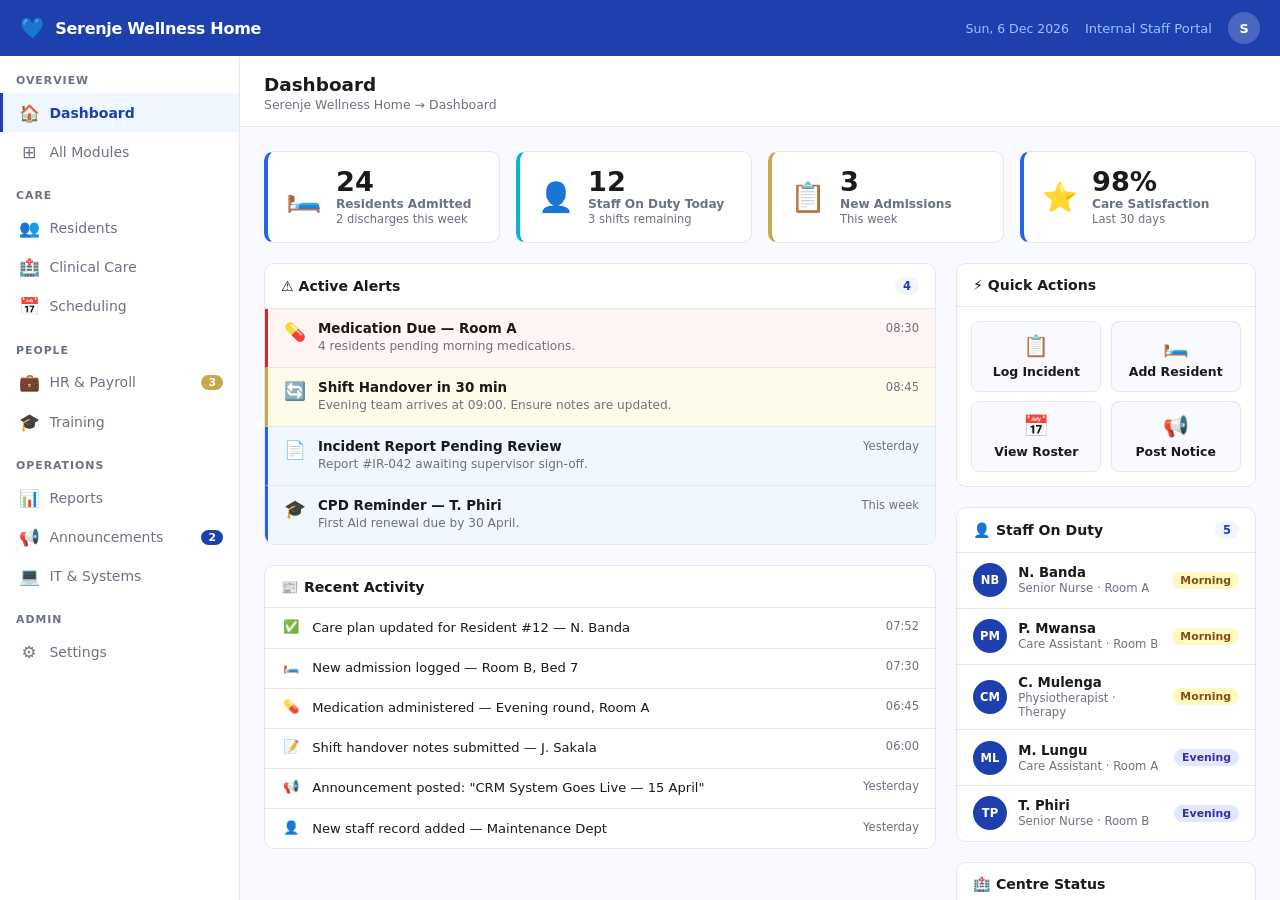
==== index.html @ 4a9ddb8b "Initial commit — Serenje Wellness Home staff portal shell - Modular architecture with hash-based rou" ====
<!DOCTYPE html>
<html lang="en">
<head>
  <meta charset="UTF-8" />
  <meta name="viewport" content="width=device-width, initial-scale=1.0" />
  <title>Serenje Wellness Home — Staff Portal</title>
  <link rel="stylesheet" href="css/main.css" />
</head>
<body>

  <!-- ── TOP BAR ── -->
  <div class="topbar">
    <div class="topbar-brand">
      <span class="leaf">💙</span>
      Serenje Wellness Home
    </div>
    <div class="topbar-right">
      <span class="today" id="today-label"></span>
      <span>Internal Staff Portal</span>
      <div class="avatar-btn">S</div>
    </div>
  </div>

  <!-- ── APP BODY ── -->
  <div class="app-body">

    <!-- ── SIDEBAR ── -->
    <nav class="sidebar" id="sidebar">
      <!-- Populated by app.js -->
    </nav>

    <!-- ── MAIN ── -->
    <div class="main">
      <div class="main-header">
        <div>
          <h1 id="page-title">All Modules</h1>
          <div class="breadcrumb" id="breadcrumb">Serenje Wellness Home → Overview</div>
        </div>
      </div>
      <div class="main-content" id="main-content">
        <!-- Populated by router -->
      </div>
    </div>

  </div>

  <script type="module" src="js/app.js"></script>
</body>
</html>
---- css/main.css ----
/* ── TOKENS ── */
:root {
  --green:       #1e40af;
  --green-mid:   #2563eb;
  --green-lite:  #93c5fd;
  --green-bg:    #eff6ff;
  --cream:       #f8faff;
  --gold:        #c9a84c;
  --red:         #dc2626;
  --blue:        #2563eb;
  --text:        #1a1a1a;
  --muted:       #6b7280;
  --border:      #e5e7eb;
  --white:       #ffffff;
  --sidebar-w:   240px;
  --topbar-h:    56px;
  --radius:      10px;
}

/* ── RESET ── */
*, *::before, *::after { box-sizing: border-box; margin: 0; padding: 0; }
body { font-family: 'Segoe UI', system-ui, sans-serif; background: var(--cream); color: var(--text); height: 100vh; overflow: hidden; display: flex; flex-direction: column; }
a { text-decoration: none; color: inherit; }
button { cursor: pointer; border: none; background: none; font: inherit; }

/* ── TOPBAR ── */
.topbar {
  height: var(--topbar-h);
  background: var(--green);
  color: var(--white);
  display: flex;
  align-items: center;
  justify-content: space-between;
  padding: 0 1.25rem;
  flex-shrink: 0;
  z-index: 100;
}
.topbar-brand { display: flex; align-items: center; gap: 0.6rem; font-weight: 700; font-size: 1rem; letter-spacing: -0.3px; }
.topbar-brand .leaf { font-size: 1.3rem; }
.topbar-right { display: flex; align-items: center; gap: 1rem; font-size: 0.82rem; color: var(--green-lite); }
.topbar-right .today { font-size: 0.78rem; }
.avatar-btn {
  width: 32px; height: 32px;
  border-radius: 50%;
  background: rgba(255,255,255,0.2);
  color: #fff;
  font-weight: 700;
  font-size: 0.8rem;
  display: flex; align-items: center; justify-content: center;
}

/* ── BODY LAYOUT ── */
.app-body { display: flex; flex: 1; overflow: hidden; }

/* ── SIDEBAR ── */
.sidebar {
  width: var(--sidebar-w);
  background: var(--white);
  border-right: 1px solid var(--border);
  display: flex;
  flex-direction: column;
  overflow-y: auto;
  flex-shrink: 0;
}
.sidebar-section-label {
  font-size: 0.68rem;
  font-weight: 700;
  text-transform: uppercase;
  letter-spacing: 1px;
  color: var(--muted);
  padding: 1.1rem 1rem 0.4rem;
}
.nav-item {
  display: flex;
  align-items: center;
  gap: 0.65rem;
  padding: 0.6rem 1rem;
  font-size: 0.875rem;
  font-weight: 500;
  color: var(--muted);
  border-radius: 0;
  transition: all .15s;
  cursor: pointer;
  border-left: 3px solid transparent;
  user-select: none;
}
.nav-item .nav-icon { font-size: 1.05rem; width: 20px; text-align: center; }
.nav-item:hover  { background: var(--green-bg); color: var(--green); }
.nav-item.active { background: var(--green-bg); color: var(--green); border-left-color: var(--green); font-weight: 600; }
.nav-item .badge {
  margin-left: auto;
  background: var(--green);
  color: #fff;
  border-radius: 20px;
  font-size: 0.68rem;
  font-weight: 700;
  padding: 1px 7px;
  min-width: 20px;
  text-align: center;
}
.nav-item .badge.gold { background: var(--gold); }
.sidebar-footer {
  margin-top: auto;
  padding: 1rem;
  border-top: 1px solid var(--border);
  font-size: 0.75rem;
  color: var(--muted);
  text-align: center;
  line-height: 1.6;
}

/* ── MAIN CONTENT ── */
.main { flex: 1; display: flex; flex-direction: column; overflow: hidden; }
.main-header {
  padding: 1.1rem 1.5rem 0.9rem;
  border-bottom: 1px solid var(--border);
  background: var(--white);
  display: flex;
  align-items: center;
  justify-content: space-between;
  flex-shrink: 0;
}
.main-header h1 { font-size: 1.15rem; font-weight: 700; }
.main-header .breadcrumb { font-size: 0.78rem; color: var(--muted); margin-top: 2px; }
.main-content { flex: 1; overflow-y: auto; padding: 1.5rem; }

/* ── MODULE GRID (home view) ── */
.module-grid {
  display: grid;
  grid-template-columns: repeat(auto-fill, minmax(220px, 1fr));
  gap: 1rem;
}
.module-card {
  background: var(--white);
  border: 1px solid var(--border);
  border-radius: var(--radius);
  padding: 1.25rem;
  cursor: pointer;
  transition: all .18s;
  display: flex;
  flex-direction: column;
  gap: 0.5rem;
  position: relative;
  overflow: hidden;
}
.module-card::before {
  content: '';
  position: absolute;
  top: 0; left: 0; right: 0;
  height: 3px;
  background: var(--green-mid);
  opacity: 0;
  transition: opacity .18s;
}
.module-card:hover { box-shadow: 0 4px 16px rgba(0,0,0,0.08); transform: translateY(-2px); border-color: var(--green-lite); }
.module-card:hover::before { opacity: 1; }
.module-card .mc-icon { font-size: 1.8rem; }
.module-card .mc-name { font-size: 0.95rem; font-weight: 700; color: var(--text); }
.module-card .mc-desc { font-size: 0.78rem; color: var(--muted); line-height: 1.4; }
.module-card .mc-status {
  margin-top: auto;
  display: inline-flex;
  align-items: center;
  gap: 4px;
  font-size: 0.72rem;
  font-weight: 600;
  padding: 2px 8px;
  border-radius: 20px;
  width: fit-content;
}
.status-live    { background: #dcfce7; color: #15803d; }
.status-build   { background: #fef9c3; color: #854d0e; }
.status-planned { background: #f3f4f6; color: #6b7280; }

/* ── MODULE PLACEHOLDER VIEW ── */
.module-placeholder {
  display: flex;
  flex-direction: column;
  align-items: center;
  justify-content: center;
  height: 100%;
  min-height: 340px;
  text-align: center;
  gap: 0.75rem;
  color: var(--muted);
}
.module-placeholder .ph-icon { font-size: 3.5rem; opacity: 0.4; }
.module-placeholder h2 { font-size: 1.2rem; color: var(--text); font-weight: 700; }
.module-placeholder p  { font-size: 0.88rem; max-width: 320px; line-height: 1.6; }
.module-placeholder .ph-pill {
  background: var(--green-bg);
  color: var(--green);
  border-radius: 20px;
  padding: 4px 14px;
  font-size: 0.78rem;
  font-weight: 600;
  margin-top: 0.25rem;
}

/* ══════════════════════════════════════════
   DASHBOARD MODULE
   ══════════════════════════════════════════ */

/* Stats row */
.db-stats-row {
  display: grid;
  grid-template-columns: repeat(4, 1fr);
  gap: 1rem;
  margin-bottom: 1.25rem;
}
@media (max-width: 900px) { .db-stats-row { grid-template-columns: repeat(2,1fr); } }

.db-stat-card {
  background: var(--white);
  border: 1px solid var(--border);
  border-radius: var(--radius);
  padding: 1rem 1.1rem;
  display: flex;
  align-items: center;
  gap: 0.9rem;
  border-left: 4px solid var(--border);
}
.db-stat-green { border-left-color: var(--blue); }
.db-stat-blue  { border-left-color: #06b6d4; }
.db-stat-gold  { border-left-color: var(--gold); }

.db-stat-icon  { font-size: 1.8rem; flex-shrink: 0; }
.db-stat-value { font-size: 1.7rem; font-weight: 800; color: var(--text); line-height: 1; }
.db-stat-label { font-size: 0.76rem; font-weight: 600; color: var(--muted); margin-top: 2px; }
.db-stat-sub   { font-size: 0.72rem; color: var(--muted); margin-top: 1px; }

/* Main 2-col grid */
.db-grid {
  display: grid;
  grid-template-columns: 1fr 300px;
  gap: 1.25rem;
  align-items: start;
}
@media (max-width: 900px) { .db-grid { grid-template-columns: 1fr; } }

.db-col-left,
.db-col-right { display: flex; flex-direction: column; gap: 1.25rem; }

/* Card */
.db-card {
  background: var(--white);
  border: 1px solid var(--border);
  border-radius: var(--radius);
  overflow: hidden;
}
.db-card-header {
  display: flex;
  align-items: center;
  justify-content: space-between;
  padding: 0.8rem 1rem;
  border-bottom: 1px solid var(--border);
}
.db-card-title { font-size: 0.88rem; font-weight: 700; }
.db-card-count {
  background: var(--green-bg);
  color: var(--green);
  border-radius: 20px;
  font-size: 0.72rem;
  font-weight: 700;
  padding: 2px 8px;
}

/* Alerts */
.db-alerts { display: flex; flex-direction: column; }
.db-alert {
  display: flex;
  align-items: flex-start;
  gap: 0.75rem;
  padding: 0.75rem 1rem;
  border-bottom: 1px solid var(--border);
  border-left: 3px solid transparent;
}
.db-alert:last-child { border-bottom: none; }
.db-alert-urgent { border-left-color: var(--red);   background: #fff5f5; }
.db-alert-warn   { border-left-color: var(--gold);  background: #fffbeb; }
.db-alert-info   { border-left-color: var(--blue);  background: #f0f7ff; }
.db-alert-icon   { font-size: 1.1rem; flex-shrink: 0; margin-top: 1px; }
.db-alert-body   { flex: 1; }
.db-alert-title  { font-size: 0.84rem; font-weight: 600; }
.db-alert-detail { font-size: 0.76rem; color: var(--muted); margin-top: 2px; line-height: 1.4; }
.db-alert-time   { font-size: 0.72rem; color: var(--muted); white-space: nowrap; flex-shrink: 0; }

/* Activity feed */
.db-feed { display: flex; flex-direction: column; }
.db-feed-item {
  display: flex;
  align-items: flex-start;
  gap: 0.7rem;
  padding: 0.65rem 1rem;
  border-bottom: 1px solid var(--border);
  font-size: 0.82rem;
}
.db-feed-item:last-child { border-bottom: none; }
.db-feed-icon { flex-shrink: 0; width: 20px; text-align: center; }
.db-feed-text { flex: 1; color: var(--text); line-height: 1.4; }
.db-feed-time { font-size: 0.72rem; color: var(--muted); white-space: nowrap; flex-shrink: 0; }

/* Quick actions */
.db-actions {
  display: grid;
  grid-template-columns: 1fr 1fr;
  gap: 0.6rem;
  padding: 0.9rem;
}
.db-action-btn {
  display: flex;
  flex-direction: column;
  align-items: center;
  gap: 0.35rem;
  padding: 0.75rem 0.5rem;
  background: var(--cream);
  border: 1px solid var(--border);
  border-radius: 8px;
  font-size: 0.78rem;
  font-weight: 600;
  color: var(--text);
  cursor: pointer;
  transition: all .15s;
}
.db-action-btn span:first-child { font-size: 1.3rem; }
.db-action-btn:hover { background: var(--green-bg); border-color: var(--green-lite); color: var(--green); }

/* On duty list */
.db-duty-list { display: flex; flex-direction: column; }
.db-duty-item {
  display: flex;
  align-items: center;
  gap: 0.7rem;
  padding: 0.65rem 1rem;
  border-bottom: 1px solid var(--border);
}
.db-duty-item:last-child { border-bottom: none; }
.db-duty-avatar {
  width: 34px; height: 34px;
  border-radius: 50%;
  background: var(--green);
  color: #fff;
  font-size: 0.72rem;
  font-weight: 700;
  display: flex; align-items: center; justify-content: center;
  flex-shrink: 0;
}
.db-duty-info { flex: 1; }
.db-duty-name { font-size: 0.83rem; font-weight: 600; }
.db-duty-role { font-size: 0.73rem; color: var(--muted); margin-top: 1px; }
.db-shift-pill {
  font-size: 0.68rem; font-weight: 700;
  padding: 2px 8px;
  border-radius: 20px;
  flex-shrink: 0;
}
.db-shift-morning { background: #fef9c3; color: #854d0e; }
.db-shift-evening { background: #e0e7ff; color: #3730a3; }
.db-shift-night   { background: #f3e8ff; color: #6b21a8; }

/* Centre status / progress bars */
.db-status-rows { display: flex; flex-direction: column; gap: 0.75rem; padding: 0.9rem 1rem; }
.db-status-row {
  display: grid;
  grid-template-columns: 110px 1fr 42px;
  align-items: center;
  gap: 0.6rem;
  font-size: 0.78rem;
  color: var(--muted);
}
.db-bar-wrap {
  height: 6px;
  background: var(--border);
  border-radius: 20px;
  overflow: hidden;
}
.db-bar { height: 100%; background: var(--blue); border-radius: 20px; transition: width .4s ease; }
.db-bar-blue { background: var(--blue); }
.db-bar-gold { background: var(--gold); }
.db-bar-label { font-size: 0.72rem; font-weight: 600; color: var(--text); text-align: right; }

/* ── SCROLLBAR ── */
::-webkit-scrollbar { width: 5px; }
::-webkit-scrollbar-track { background: transparent; }
::-webkit-scrollbar-thumb { background: var(--border); border-radius: 4px; }
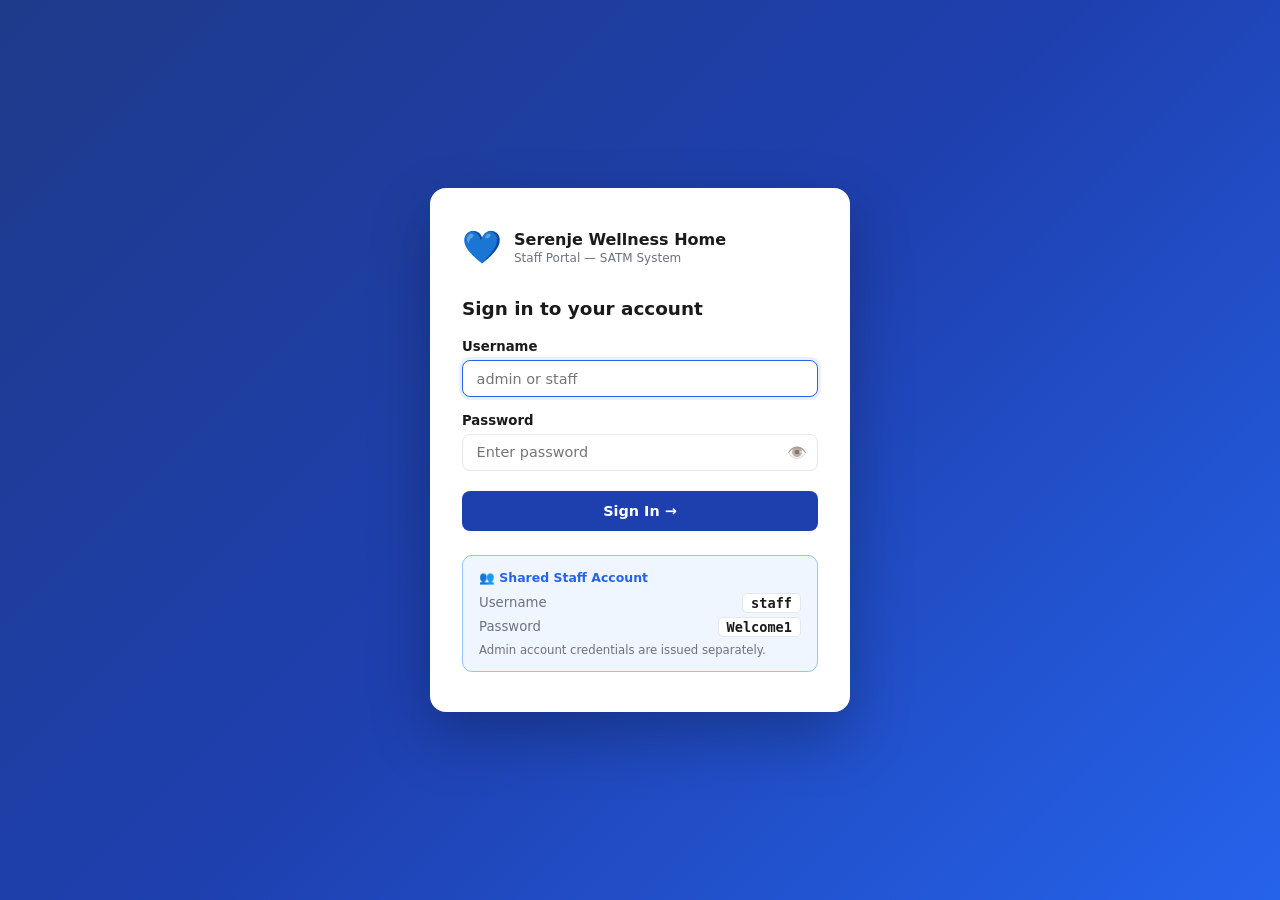
==== commit cc410bb3: "feat(auth): add secure login with admin and staff accounts Pure-JS SHA-256 password hashing (works o" ====
--- a/index.html
+++ b/index.html
@@ -14,10 +14,8 @@
       <span class="leaf">💙</span>
       Serenje Wellness Home
     </div>
-    <div class="topbar-right">
-      <span class="today" id="today-label"></span>
-      <span>Internal Staff Portal</span>
-      <div class="avatar-btn">S</div>
+    <div class="topbar-right" id="topbar-right">
+      <!-- Populated by auth after login -->
     </div>
   </div>
 
--- a/css/main.css
+++ b/css/main.css
@@ -99,6 +99,15 @@
   text-align: center;
 }
 .nav-item .badge.gold { background: var(--gold); }
+.nav-item--planned { opacity: 0.55; }
+.nav-item--planned:hover { opacity: 0.8; }
+.nav-planned-dot {
+  width: 6px; height: 6px;
+  border-radius: 50%;
+  background: var(--muted);
+  margin-left: auto;
+  flex-shrink: 0;
+}
 .sidebar-footer {
   margin-top: auto;
   padding: 1rem;
@@ -123,6 +132,17 @@
 .main-header h1 { font-size: 1.15rem; font-weight: 700; }
 .main-header .breadcrumb { font-size: 0.78rem; color: var(--muted); margin-top: 2px; }
 .main-content { flex: 1; overflow-y: auto; padding: 1.5rem; }
+
+/* Module grid section label */
+.mg-section-label {
+  font-size: 0.68rem;
+  font-weight: 700;
+  text-transform: uppercase;
+  letter-spacing: 1px;
+  color: var(--muted);
+  margin: 1.25rem 0 0.6rem;
+}
+.mg-section-label:first-child { margin-top: 0; }
 
 /* ── MODULE GRID (home view) ── */
 .module-grid {
@@ -187,6 +207,36 @@
 .module-placeholder .ph-icon { font-size: 3.5rem; opacity: 0.4; }
 .module-placeholder h2 { font-size: 1.2rem; color: var(--text); font-weight: 700; }
 .module-placeholder p  { font-size: 0.88rem; max-width: 320px; line-height: 1.6; }
+/* Instrument list inside placeholder */
+.ph-instruments {
+  width: 100%;
+  max-width: 680px;
+  border: 1px solid var(--border);
+  border-radius: 8px;
+  overflow: hidden;
+  background: var(--white);
+  margin: 0.5rem 0;
+  text-align: left;
+}
+.ph-instrument-row {
+  display: grid;
+  grid-template-columns: 100px 1fr 1fr;
+  gap: 0.5rem;
+  padding: 0.55rem 1rem;
+  border-bottom: 1px solid var(--border);
+  font-size: 0.8rem;
+  align-items: center;
+}
+.ph-instrument-row:last-child { border-bottom: none; }
+.ph-instrument-code {
+  font-family: monospace;
+  font-weight: 700;
+  color: var(--blue);
+  font-size: 0.75rem;
+}
+.ph-instrument-name  { font-weight: 500; color: var(--text); }
+.ph-instrument-target { color: var(--muted); font-size: 0.75rem; }
+
 .module-placeholder .ph-pill {
   background: var(--green-bg);
   color: var(--green);
@@ -379,6 +429,1725 @@
 .db-bar-gold { background: var(--gold); }
 .db-bar-label { font-size: 0.72rem; font-weight: 600; color: var(--text); text-align: right; }
 
+/* ══════════════════════════════════════════
+   RESIDENTS MODULE
+   ══════════════════════════════════════════ */
+
+/* Stats row */
+.rs-stats-row {
+  display: grid;
+  grid-template-columns: repeat(4, 1fr);
+  gap: 1rem;
+  margin-bottom: 1.25rem;
+}
+@media (max-width: 800px) { .rs-stats-row { grid-template-columns: repeat(2,1fr); } }
+.rs-stat {
+  background: var(--white);
+  border: 1px solid var(--border);
+  border-radius: var(--radius);
+  padding: 1rem 1.2rem;
+  border-left: 4px solid var(--border);
+}
+.rs-stat--blue  { border-left-color: var(--blue); }
+.rs-stat--grey  { border-left-color: var(--muted); }
+.rs-stat--green { border-left-color: #10b981; }
+.rs-stat-num  { font-size: 1.8rem; font-weight: 800; color: var(--text); line-height: 1; }
+.rs-stat-lbl  { font-size: 0.75rem; color: var(--muted); margin-top: 3px; font-weight: 500; }
+
+/* Toolbar */
+.rs-toolbar {
+  display: flex;
+  align-items: center;
+  gap: 0.75rem;
+  margin-bottom: 1rem;
+  flex-wrap: wrap;
+}
+.rs-search-wrap {
+  flex: 1;
+  min-width: 200px;
+  position: relative;
+}
+.rs-search-icon {
+  position: absolute;
+  left: 0.75rem;
+  top: 50%;
+  transform: translateY(-50%);
+  font-size: 0.85rem;
+}
+.rs-search {
+  width: 100%;
+  padding: 0.55rem 0.75rem 0.55rem 2.2rem;
+  border: 1px solid var(--border);
+  border-radius: 8px;
+  font-size: 0.875rem;
+  background: var(--white);
+  outline: none;
+}
+.rs-search:focus { border-color: var(--blue); box-shadow: 0 0 0 3px rgba(37,99,235,0.1); }
+.rs-filters { display: flex; gap: 0.35rem; }
+.rs-filter-btn {
+  padding: 0.45rem 0.9rem;
+  border-radius: 20px;
+  border: 1px solid var(--border);
+  font-size: 0.8rem;
+  font-weight: 500;
+  color: var(--muted);
+  background: var(--white);
+  cursor: pointer;
+  transition: all .15s;
+}
+.rs-filter-btn.active, .rs-filter-btn:hover {
+  background: var(--green);
+  border-color: var(--green);
+  color: var(--white);
+}
+.rs-add-btn {
+  padding: 0.55rem 1.1rem;
+  background: var(--blue);
+  color: var(--white);
+  border-radius: 8px;
+  font-size: 0.875rem;
+  font-weight: 600;
+  border: none;
+  cursor: pointer;
+  white-space: nowrap;
+  transition: opacity .15s;
+}
+.rs-add-btn:hover { opacity: 0.88; }
+
+/* Table */
+.rs-table-wrap {
+  background: var(--white);
+  border: 1px solid var(--border);
+  border-radius: var(--radius);
+  overflow: auto;
+}
+.rs-table {
+  width: 100%;
+  border-collapse: collapse;
+  font-size: 0.86rem;
+  min-width: 700px;
+}
+.rs-table th {
+  text-align: left;
+  padding: 0.75rem 1rem;
+  font-size: 0.72rem;
+  font-weight: 700;
+  text-transform: uppercase;
+  letter-spacing: 0.5px;
+  color: var(--muted);
+  border-bottom: 1px solid var(--border);
+  white-space: nowrap;
+  background: #fafafa;
+}
+.rs-table td { padding: 0.75rem 1rem; border-bottom: 1px solid var(--border); vertical-align: middle; }
+.rs-table tbody tr:last-child td { border-bottom: none; }
+.rs-table tbody tr:hover { background: var(--green-bg); cursor: pointer; }
+.rs-name-cell { display: flex; align-items: center; gap: 0.65rem; }
+.rs-avatar {
+  width: 36px; height: 36px;
+  border-radius: 50%;
+  background: var(--blue);
+  color: #fff;
+  font-size: 0.75rem;
+  font-weight: 700;
+  display: flex; align-items: center; justify-content: center;
+  flex-shrink: 0;
+}
+.rs-full-name { font-weight: 600; font-size: 0.88rem; }
+.rs-gender    { font-size: 0.72rem; color: var(--muted); }
+.rs-id-cell   { font-family: monospace; font-size: 0.8rem; color: var(--muted); }
+.rs-status-pill {
+  display: inline-block;
+  padding: 2px 10px;
+  border-radius: 20px;
+  font-size: 0.72rem;
+  font-weight: 700;
+}
+.rs-active     { background: #dcfce7; color: #15803d; }
+.rs-discharged { background: #f3f4f6; color: #6b7280; }
+.rs-pill-lg    { padding: 4px 14px; font-size: 0.8rem; margin-top: 0.4rem; display: inline-block; }
+.rs-view-btn {
+  padding: 0.3rem 0.8rem;
+  border-radius: 6px;
+  border: 1px solid var(--border);
+  font-size: 0.78rem;
+  font-weight: 600;
+  color: var(--blue);
+  background: var(--white);
+  cursor: pointer;
+  white-space: nowrap;
+}
+.rs-view-btn:hover { background: var(--green-bg); }
+.rs-empty {
+  padding: 3rem;
+  text-align: center;
+  color: var(--muted);
+  font-size: 0.88rem;
+}
+
+/* Back button */
+.rs-back-btn {
+  display: inline-flex;
+  align-items: center;
+  gap: 0.35rem;
+  font-size: 0.83rem;
+  font-weight: 600;
+  color: var(--blue);
+  padding: 0.4rem 0;
+  margin-bottom: 1.1rem;
+  cursor: pointer;
+  background: none;
+  border: none;
+}
+.rs-back-btn:hover { text-decoration: underline; }
+
+/* Profile layout */
+.rs-profile-grid {
+  display: grid;
+  grid-template-columns: 280px 1fr;
+  gap: 1.25rem;
+  align-items: start;
+}
+@media (max-width: 800px) { .rs-profile-grid { grid-template-columns: 1fr; } }
+.rs-profile-card {
+  background: var(--white);
+  border: 1px solid var(--border);
+  border-radius: var(--radius);
+  padding: 1.5rem;
+  display: flex;
+  flex-direction: column;
+  align-items: center;
+  text-align: center;
+  gap: 0.4rem;
+}
+.rs-profile-avatar {
+  width: 72px; height: 72px;
+  border-radius: 50%;
+  background: var(--blue);
+  color: #fff;
+  font-size: 1.5rem;
+  font-weight: 800;
+  display: flex; align-items: center; justify-content: center;
+  margin-bottom: 0.5rem;
+}
+.rs-profile-name { font-size: 1.1rem; font-weight: 700; }
+.rs-profile-id   { font-size: 0.78rem; color: var(--muted); font-family: monospace; }
+.rs-profile-details {
+  width: 100%;
+  margin-top: 1rem;
+  border-top: 1px solid var(--border);
+  padding-top: 0.75rem;
+}
+.rs-detail-row {
+  display: flex;
+  justify-content: space-between;
+  align-items: flex-start;
+  gap: 0.5rem;
+  padding: 0.42rem 0;
+  border-bottom: 1px solid var(--border);
+  font-size: 0.83rem;
+}
+.rs-detail-row:last-child { border-bottom: none; }
+.rs-detail-row span:first-child { color: var(--muted); font-weight: 500; white-space: nowrap; }
+.rs-detail-row span:last-child  { font-weight: 600; text-align: right; }
+.rs-detail-row a { color: var(--blue); text-decoration: none; }
+.rs-profile-actions {
+  width: 100%;
+  display: flex;
+  gap: 0.5rem;
+  margin-top: 1rem;
+}
+.rs-action-secondary {
+  flex: 1;
+  padding: 0.55rem;
+  border-radius: 8px;
+  border: 1px solid var(--border);
+  font-size: 0.82rem;
+  font-weight: 600;
+  cursor: pointer;
+  background: var(--white);
+  color: var(--text);
+}
+.rs-action-secondary:hover { background: var(--green-bg); }
+.rs-action-discharge {
+  flex: 1;
+  padding: 0.55rem;
+  border-radius: 8px;
+  border: none;
+  font-size: 0.82rem;
+  font-weight: 600;
+  cursor: pointer;
+  background: #fee2e2;
+  color: #dc2626;
+}
+.rs-action-readmit {
+  flex: 1;
+  padding: 0.55rem;
+  border-radius: 8px;
+  border: none;
+  font-size: 0.82rem;
+  font-weight: 600;
+  cursor: pointer;
+  background: #dcfce7;
+  color: #15803d;
+}
+
+/* Profile right panels */
+.rs-profile-right { display: flex; flex-direction: column; gap: 1rem; }
+.rs-panel {
+  background: var(--white);
+  border: 1px solid var(--border);
+  border-radius: var(--radius);
+  overflow: hidden;
+}
+.rs-panel-title {
+  padding: 0.75rem 1rem;
+  font-size: 0.85rem;
+  font-weight: 700;
+  border-bottom: 1px solid var(--border);
+  background: #fafafa;
+}
+.rs-panel-body { padding: 0.5rem 1rem; }
+.rs-notes-box {
+  margin: 0 1rem 1rem;
+  padding: 0.75rem;
+  background: var(--green-bg);
+  border-radius: 8px;
+  font-size: 0.82rem;
+  color: var(--text);
+  line-height: 1.6;
+}
+
+/* Form */
+.rs-form-wrap {
+  max-width: 780px;
+  background: var(--white);
+  border: 1px solid var(--border);
+  border-radius: var(--radius);
+  padding: 1.75rem;
+}
+.rs-form-title {
+  font-size: 1.1rem;
+  font-weight: 700;
+  margin-bottom: 1.25rem;
+  padding-bottom: 0.75rem;
+  border-bottom: 1px solid var(--border);
+}
+.rs-form-section {
+  font-size: 0.7rem;
+  font-weight: 700;
+  text-transform: uppercase;
+  letter-spacing: 1px;
+  color: var(--blue);
+  margin: 1.25rem 0 0.75rem;
+}
+.rs-form-grid {
+  display: grid;
+  grid-template-columns: repeat(2, 1fr);
+  gap: 0.85rem;
+}
+@media (max-width: 600px) { .rs-form-grid { grid-template-columns: 1fr; } }
+.rs-field { display: flex; flex-direction: column; gap: 0.3rem; }
+.rs-field--full { margin-top: 0.85rem; }
+.rs-field label { font-size: 0.78rem; font-weight: 600; color: var(--muted); }
+.rs-field input,
+.rs-field select,
+.rs-field textarea {
+  padding: 0.55rem 0.75rem;
+  border: 1px solid var(--border);
+  border-radius: 7px;
+  font-size: 0.875rem;
+  font-family: inherit;
+  background: var(--white);
+  color: var(--text);
+  outline: none;
+  transition: border .15s;
+}
+.rs-field input:focus,
+.rs-field select:focus,
+.rs-field textarea:focus { border-color: var(--blue); box-shadow: 0 0 0 3px rgba(37,99,235,0.1); }
+.rs-field textarea { resize: vertical; }
+.rs-invalid { border-color: #dc2626 !important; }
+.rs-form-actions {
+  display: flex;
+  justify-content: flex-end;
+  gap: 0.75rem;
+  margin-top: 1.5rem;
+  padding-top: 1rem;
+  border-top: 1px solid var(--border);
+}
+.rs-submit-btn {
+  padding: 0.6rem 1.5rem;
+  background: var(--blue);
+  color: var(--white);
+  border: none;
+  border-radius: 8px;
+  font-size: 0.875rem;
+  font-weight: 700;
+  cursor: pointer;
+  transition: opacity .15s;
+}
+.rs-submit-btn:hover { opacity: 0.88; }
+
+/* ══════════════════════════════════════════
+   CLINICAL CARE MODULE
+   ══════════════════════════════════════════ */
+
+/* Tab bar */
+.cl-tabs {
+  display: flex;
+  gap: 0;
+  border-bottom: 2px solid var(--border);
+  margin-bottom: 1.25rem;
+}
+.cl-tab {
+  display: flex;
+  align-items: center;
+  gap: 0.4rem;
+  padding: 0.7rem 1.2rem;
+  font-size: 0.875rem;
+  font-weight: 600;
+  color: var(--muted);
+  background: none;
+  border: none;
+  border-bottom: 2px solid transparent;
+  margin-bottom: -2px;
+  cursor: pointer;
+  transition: all .15s;
+}
+.cl-tab:hover { color: var(--blue); }
+.cl-tab.active { color: var(--blue); border-bottom-color: var(--blue); }
+.cl-tab-badge {
+  background: #fee2e2;
+  color: #dc2626;
+  border-radius: 20px;
+  font-size: 0.68rem;
+  font-weight: 700;
+  padding: 1px 6px;
+}
+
+/* Toolbar */
+.cl-toolbar {
+  display: flex;
+  align-items: center;
+  justify-content: space-between;
+  margin-bottom: 1rem;
+  gap: 1rem;
+  flex-wrap: wrap;
+}
+.cl-stats-mini { display: flex; gap: 1.25rem; font-size: 0.85rem; color: var(--muted); }
+.cl-warn { color: #dc2626; }
+.cl-primary-btn {
+  padding: 0.55rem 1.1rem;
+  background: var(--blue);
+  color: #fff;
+  border: none;
+  border-radius: 8px;
+  font-size: 0.875rem;
+  font-weight: 600;
+  cursor: pointer;
+  white-space: nowrap;
+  transition: opacity .15s;
+}
+.cl-primary-btn:hover { opacity: 0.88; }
+.cl-secondary-btn {
+  padding: 0.5rem 1rem;
+  background: var(--white);
+  border: 1px solid var(--border);
+  border-radius: 8px;
+  font-size: 0.83rem;
+  font-weight: 600;
+  color: var(--text);
+  cursor: pointer;
+}
+.cl-secondary-btn:hover { background: var(--green-bg); }
+.cl-back-btn {
+  display: inline-flex;
+  align-items: center;
+  gap: 0.3rem;
+  font-size: 0.83rem;
+  font-weight: 600;
+  color: var(--blue);
+  background: none;
+  border: none;
+  padding: 0;
+  margin-bottom: 1rem;
+  cursor: pointer;
+}
+.cl-back-btn:hover { text-decoration: underline; }
+
+/* Badges */
+.cl-badge {
+  display: inline-block;
+  padding: 2px 9px;
+  border-radius: 20px;
+  font-size: 0.72rem;
+  font-weight: 700;
+}
+.cl-badge-active  { background: #dcfce7; color: #15803d; }
+.cl-badge-review  { background: #fef9c3; color: #854d0e; }
+.cl-badge-resolved{ background: #f3f4f6; color: #6b7280; }
+.cl-badge-under   { background: #fee2e2; color: #dc2626; }
+.cl-badge-disc    { background: #f3f4f6; color: #9ca3af; }
+
+/* Care Plans grid */
+.cl-card-grid {
+  display: grid;
+  grid-template-columns: repeat(auto-fill, minmax(310px,1fr));
+  gap: 1rem;
+}
+.cl-plan-card {
+  background: var(--white);
+  border: 1px solid var(--border);
+  border-radius: var(--radius);
+  padding: 1.1rem;
+  cursor: pointer;
+  transition: all .15s;
+  display: flex;
+  flex-direction: column;
+  gap: 0.75rem;
+}
+.cl-plan-card:hover { box-shadow: 0 4px 14px rgba(0,0,0,.08); border-color: var(--green-lite); }
+.cl-plan-header { display: flex; align-items: center; gap: 0.65rem; }
+.cl-plan-avatar {
+  width: 38px; height: 38px;
+  border-radius: 50%;
+  background: var(--blue);
+  color: #fff;
+  font-size: 0.75rem;
+  font-weight: 700;
+  display: flex; align-items: center; justify-content: center;
+  flex-shrink: 0;
+}
+.cl-plan-name  { font-size: 0.88rem; font-weight: 700; }
+.cl-plan-room  { font-size: 0.75rem; color: var(--muted); }
+.cl-plan-header .cl-badge { margin-left: auto; }
+.cl-plan-goals { display: flex; flex-direction: column; gap: 0.3rem; }
+.cl-goal-item  { font-size: 0.78rem; color: var(--text); padding: 0.25rem 0; border-bottom: 1px dashed var(--border); }
+.cl-goal-item:last-child { border-bottom: none; }
+.cl-plan-footer {
+  display: flex;
+  justify-content: space-between;
+  font-size: 0.75rem;
+  color: var(--muted);
+  padding-top: 0.4rem;
+  border-top: 1px solid var(--border);
+}
+.cl-plan-meta { font-size: 0.72rem; color: var(--muted); }
+
+/* Detail views */
+.cl-detail-wrap {
+  background: var(--white);
+  border: 1px solid var(--border);
+  border-radius: var(--radius);
+  overflow: hidden;
+}
+.cl-detail-header {
+  display: flex;
+  align-items: center;
+  justify-content: space-between;
+  padding: 1.1rem 1.25rem;
+  border-bottom: 1px solid var(--border);
+  gap: 1rem;
+  flex-wrap: wrap;
+}
+.cl-detail-title { font-size: 1.1rem; font-weight: 700; }
+.cl-detail-sub   { font-size: 0.78rem; color: var(--muted); margin-top: 2px; }
+.cl-alert-row {
+  display: flex;
+  gap: 0.75rem;
+  padding: 0.75rem 1.25rem;
+  background: var(--green-bg);
+  border-bottom: 1px solid var(--border);
+  flex-wrap: wrap;
+}
+.cl-info-chip {
+  font-size: 0.8rem;
+  color: var(--muted);
+}
+.cl-info-chip strong { color: var(--text); }
+.cl-section-label {
+  font-size: 0.7rem;
+  font-weight: 700;
+  text-transform: uppercase;
+  letter-spacing: 1px;
+  color: var(--blue);
+  padding: 1rem 1.25rem 0.5rem;
+}
+.cl-goals-table-wrap { padding: 0 0 1rem; }
+.cl-goals-table { width: 100%; border-collapse: collapse; font-size: 0.84rem; }
+.cl-goals-table th {
+  text-align: left;
+  padding: 0.6rem 1.25rem;
+  font-size: 0.72rem;
+  font-weight: 700;
+  text-transform: uppercase;
+  letter-spacing: 0.5px;
+  color: var(--muted);
+  border-bottom: 1px solid var(--border);
+  background: #fafafa;
+}
+.cl-goals-table td { padding: 0.75rem 1.25rem; border-bottom: 1px solid var(--border); vertical-align: top; }
+.cl-goals-table tr:last-child td { border-bottom: none; }
+
+/* Medication (MAR) */
+.cl-mar-grid { display: flex; flex-direction: column; gap: 1rem; }
+.cl-mar-card {
+  background: var(--white);
+  border: 1px solid var(--border);
+  border-radius: var(--radius);
+  overflow: hidden;
+}
+.cl-mar-card-header {
+  display: flex;
+  align-items: center;
+  gap: 0.65rem;
+  padding: 0.85rem 1rem;
+  border-bottom: 1px solid var(--border);
+  background: #fafafa;
+}
+.cl-med-count {
+  margin-left: auto;
+  font-size: 0.78rem;
+  font-weight: 700;
+  color: var(--blue);
+  background: var(--green-bg);
+  padding: 2px 8px;
+  border-radius: 20px;
+}
+.cl-mar-table { width: 100%; border-collapse: collapse; font-size: 0.83rem; }
+.cl-mar-table th {
+  text-align: left;
+  padding: 0.5rem 1rem;
+  font-size: 0.7rem;
+  font-weight: 700;
+  text-transform: uppercase;
+  letter-spacing: 0.5px;
+  color: var(--muted);
+  border-bottom: 1px solid var(--border);
+  background: #fdfdfd;
+}
+.cl-mar-table td { padding: 0.65rem 1rem; border-bottom: 1px solid var(--border); vertical-align: middle; }
+.cl-mar-table tr:last-child td { border-bottom: none; }
+.cl-mar-sub { font-size: 0.72rem; color: var(--muted); margin-top: 2px; }
+.cl-mar-empty { padding: 1rem; font-size: 0.82rem; color: var(--muted); }
+.cl-disc-btn {
+  margin-left: 0.4rem;
+  padding: 2px 7px;
+  border-radius: 5px;
+  font-size: 0.7rem;
+  border: 1px solid #fecaca;
+  background: #fee2e2;
+  color: #dc2626;
+  cursor: pointer;
+}
+.cl-disc-btn:hover { background: #fecaca; }
+
+/* Incidents list */
+.cl-incident-list { display: flex; flex-direction: column; gap: 0.6rem; }
+.cl-incident-row {
+  background: var(--white);
+  border: 1px solid var(--border);
+  border-radius: var(--radius);
+  padding: 0.9rem 1.1rem;
+  display: grid;
+  grid-template-columns: 200px 1fr 160px;
+  gap: 1rem;
+  align-items: center;
+  cursor: pointer;
+  transition: all .15s;
+}
+.cl-incident-row:hover { border-color: var(--green-lite); box-shadow: 0 2px 8px rgba(0,0,0,.06); }
+.cl-inc-left { display: flex; align-items: center; gap: 0.65rem; }
+.cl-inc-sev {
+  padding: 3px 9px;
+  border-radius: 6px;
+  font-size: 0.72rem;
+  font-weight: 700;
+  white-space: nowrap;
+}
+.cl-sev-major    { background: #fee2e2; color: #dc2626; }
+.cl-sev-moderate { background: #fef9c3; color: #854d0e; }
+.cl-sev-minor    { background: #f3f4f6; color: #6b7280; }
+.cl-inc-type { font-size: 0.88rem; font-weight: 700; }
+.cl-inc-who  { font-size: 0.75rem; color: var(--muted); }
+.cl-inc-desc { font-size: 0.82rem; color: var(--muted); line-height: 1.4; }
+.cl-inc-right { display: flex; flex-direction: column; align-items: flex-end; gap: 0.3rem; }
+.cl-inc-date { font-size: 0.78rem; color: var(--muted); }
+.cl-inc-by   { font-size: 0.72rem; color: var(--muted); }
+.cl-inc-detail-panels { display: grid; grid-template-columns: 1fr 1fr; gap: 1px; }
+.cl-panel { background: var(--white); }
+.cl-panel-title { padding: 0.75rem 1.25rem; font-size: 0.85rem; font-weight: 700; border-bottom: 1px solid var(--border); background: #fafafa; }
+.cl-panel-body { padding: 1rem 1.25rem; }
+.cl-para { font-size: 0.88rem; line-height: 1.7; color: var(--text); }
+.cl-empty { padding: 3rem; text-align: center; color: var(--muted); font-size: 0.88rem; }
+
+/* Shared form */
+.cl-form-wrap {
+  max-width: 820px;
+  background: var(--white);
+  border: 1px solid var(--border);
+  border-radius: var(--radius);
+  padding: 1.75rem;
+}
+.cl-form-title {
+  font-size: 1.1rem;
+  font-weight: 700;
+  margin-bottom: 1.1rem;
+  padding-bottom: 0.75rem;
+  border-bottom: 1px solid var(--border);
+}
+.cl-form-row {
+  display: grid;
+  grid-template-columns: repeat(auto-fit, minmax(180px,1fr));
+  gap: 0.85rem;
+  margin-bottom: 0.85rem;
+}
+.cl-field { display: flex; flex-direction: column; gap: 0.3rem; }
+.cl-field label { font-size: 0.78rem; font-weight: 600; color: var(--muted); }
+.cl-field input,
+.cl-field select,
+.cl-field textarea {
+  padding: 0.55rem 0.75rem;
+  border: 1px solid var(--border);
+  border-radius: 7px;
+  font-size: 0.875rem;
+  font-family: inherit;
+  background: var(--white);
+  color: var(--text);
+  outline: none;
+}
+.cl-field input:focus,
+.cl-field select:focus,
+.cl-field textarea:focus { border-color: var(--blue); box-shadow: 0 0 0 3px rgba(37,99,235,0.1); }
+.cl-field textarea { resize: vertical; }
+.cl-goal-row { display: flex; gap: 0.75rem; margin-bottom: 0.75rem; }
+.cl-form-actions {
+  display: flex;
+  justify-content: flex-end;
+  gap: 0.75rem;
+  margin-top: 1.5rem;
+  padding-top: 1rem;
+  border-top: 1px solid var(--border);
+}
+
+/* ══════════════════════════════════════════
+   SCREENING MODULE — M2
+   ══════════════════════════════════════════ */
+
+/* Hero */
+.sc-patient-select-wrap { max-width: 900px; }
+.sc-hero { text-align: center; padding: 1.5rem 0 1.25rem; }
+.sc-hero-icon  { font-size: 2.5rem; margin-bottom: 0.4rem; }
+.sc-hero-title { font-size: 1.3rem; font-weight: 800; color: var(--text); }
+.sc-hero-sub   { font-size: 0.88rem; color: var(--muted); margin-top: 0.3rem; }
+
+/* Patient select grid */
+.sc-patient-grid {
+  display: grid;
+  grid-template-columns: repeat(auto-fill, minmax(260px,1fr));
+  gap: 0.85rem;
+  margin-bottom: 1.5rem;
+}
+.sc-patient-card {
+  background: var(--white);
+  border: 1px solid var(--border);
+  border-radius: var(--radius);
+  padding: 1rem;
+  display: flex;
+  align-items: center;
+  gap: 0.75rem;
+  cursor: pointer;
+  transition: all .15s;
+  border-left: 4px solid var(--border);
+}
+.sc-patient-card:hover { box-shadow: 0 3px 12px rgba(0,0,0,.08); border-color: var(--green-lite); }
+.sc-pcard--red   { border-left-color: #dc2626; }
+.sc-pcard--amber { border-left-color: var(--gold); }
+.sc-pcard--green { border-left-color: #10b981; }
+.sc-pcard-avatar {
+  width: 44px; height: 44px; border-radius: 50%;
+  background: var(--blue); color: #fff;
+  font-size: 0.85rem; font-weight: 700;
+  display: flex; align-items: center; justify-content: center; flex-shrink: 0;
+}
+.sc-pcard-info { flex: 1; }
+.sc-pcard-name  { font-size: 0.9rem; font-weight: 700; }
+.sc-pcard-room  { font-size: 0.75rem; color: var(--muted); margin-top: 1px; }
+.sc-pcard-done  { font-size: 0.72rem; color: var(--muted); margin-top: 3px; }
+.sc-pcard-flag, .sc-pcard-pending {
+  font-size: 0.68rem; font-weight: 700;
+  padding: 2px 8px; border-radius: 20px;
+  white-space: nowrap; flex-shrink: 0;
+}
+.sc-pcard-pending { background: #f3f4f6; color: var(--muted); }
+
+/* Flag classes (used throughout) */
+.sc-flag-green  { background: #dcfce7; color: #15803d; }
+.sc-flag-amber  { background: #fef9c3; color: #854d0e; }
+.sc-flag-red    { background: #fee2e2; color: #dc2626; }
+.sc-badge-mini  { display: inline-block; padding: 2px 8px; border-radius: 20px; font-size: 0.72rem; font-weight: 700; }
+.sc-flag-pill   { display: inline-block; padding: 4px 12px; border-radius: 20px; font-size: 0.8rem; font-weight: 700; }
+
+/* Recent activity */
+.sc-recent-wrap { background: var(--white); border: 1px solid var(--border); border-radius: var(--radius); overflow: hidden; }
+.sc-section-label { font-size: 0.7rem; font-weight: 700; text-transform: uppercase; letter-spacing: 1px; color: var(--muted); padding: 0.8rem 1rem 0.4rem; }
+.sc-recent-list { display: flex; flex-direction: column; }
+.sc-recent-row {
+  display: grid; grid-template-columns: 90px 150px 1fr 1fr 150px;
+  padding: 0.6rem 1rem; border-bottom: 1px solid var(--border);
+  font-size: 0.82rem; align-items: center; gap: 0.5rem;
+}
+.sc-recent-row:last-child { border-bottom: none; }
+.sc-recent-code { font-family: monospace; font-weight: 700; color: var(--blue); }
+.sc-recent-patient { font-weight: 600; }
+.sc-recent-band { color: var(--muted); }
+.sc-recent-date { font-size: 0.72rem; color: var(--muted); text-align: right; }
+
+/* Back button */
+.sc-back-btn {
+  display: inline-flex; align-items: center; gap: 0.3rem;
+  font-size: 0.83rem; font-weight: 600; color: var(--blue);
+  background: none; border: none; padding: 0; margin-bottom: 1.1rem; cursor: pointer;
+}
+.sc-back-btn:hover { text-decoration: underline; }
+
+/* Instrument header */
+.sc-instrument-header {
+  display: flex; align-items: center; gap: 0.85rem;
+  background: var(--white); border: 1px solid var(--border);
+  border-radius: var(--radius); padding: 1rem 1.25rem;
+  margin-bottom: 1rem;
+}
+.sc-ih-avatar {
+  width: 48px; height: 48px; border-radius: 50%;
+  background: var(--blue); color: #fff;
+  font-size: 0.9rem; font-weight: 700;
+  display: flex; align-items: center; justify-content: center; flex-shrink: 0;
+}
+.sc-ih-name { font-size: 1rem; font-weight: 700; }
+.sc-ih-room { font-size: 0.78rem; color: var(--muted); margin-top: 2px; }
+
+/* Instrument table */
+.sc-instrument-table-wrap { background: var(--white); border: 1px solid var(--border); border-radius: var(--radius); overflow: auto; }
+.sc-instrument-table { width: 100%; border-collapse: collapse; font-size: 0.84rem; min-width: 640px; }
+.sc-instrument-table th {
+  text-align: left; padding: 0.6rem 1rem;
+  font-size: 0.7rem; font-weight: 700; text-transform: uppercase; letter-spacing: 0.5px;
+  color: var(--muted); border-bottom: 1px solid var(--border); background: #fafafa;
+}
+.sc-instrument-table td { padding: 0.75rem 1rem; border-bottom: 1px solid var(--border); vertical-align: middle; }
+.sc-instrument-table tr:last-child td { border-bottom: none; }
+.sc-instrument-table tr:hover td { background: #fafafa; }
+.sc-inst-code   { font-family: monospace; font-weight: 700; color: var(--blue); font-size: 0.8rem; }
+.sc-inst-name   { font-weight: 600; font-size: 0.85rem; }
+.sc-inst-target { font-size: 0.75rem; color: var(--muted); }
+.sc-inst-max    { font-family: monospace; color: var(--muted); font-size: 0.8rem; }
+.sc-inst-pending { font-size: 0.75rem; color: var(--muted); font-style: italic; }
+.sc-administer-btn {
+  padding: 0.35rem 0.85rem; border-radius: 6px;
+  border: 1px solid var(--blue); background: var(--white);
+  color: var(--blue); font-size: 0.78rem; font-weight: 600; cursor: pointer;
+  white-space: nowrap; transition: all .15s;
+}
+.sc-administer-btn:hover { background: var(--blue); color: #fff; }
+
+/* Questionnaire */
+.sc-admin-wrap {
+  max-width: 780px; background: var(--white);
+  border: 1px solid var(--border); border-radius: var(--radius); overflow: hidden;
+}
+.sc-admin-header {
+  display: flex; align-items: flex-start; justify-content: space-between;
+  padding: 1.1rem 1.25rem; border-bottom: 1px solid var(--border); background: #fafafa;
+  gap: 1rem; flex-wrap: wrap;
+}
+.sc-admin-code    { font-family: monospace; font-size: 0.78rem; font-weight: 700; color: var(--blue); margin-bottom: 2px; }
+.sc-admin-title   { font-size: 1rem; font-weight: 700; }
+.sc-admin-patient { font-size: 0.78rem; color: var(--muted); margin-top: 2px; }
+.sc-admin-meta    { font-size: 0.78rem; color: var(--muted); text-align: right; }
+.sc-instructions  { padding: 0.85rem 1.25rem; background: var(--green-bg); font-size: 0.84rem; color: var(--text); line-height: 1.5; border-bottom: 1px solid var(--border); }
+.sc-questions     { padding: 0.5rem 0; }
+.sc-q-block {
+  display: flex; gap: 0.75rem;
+  padding: 0.9rem 1.25rem; border-bottom: 1px solid var(--border);
+}
+.sc-q-block:last-child { border-bottom: none; }
+.sc-q-critical { background: #fff5f5; border-left: 3px solid #dc2626; }
+.sc-critical-label { font-size: 0.72rem; font-weight: 700; color: #dc2626; margin-bottom: 0.3rem; }
+.sc-q-num {
+  width: 26px; height: 26px; flex-shrink: 0;
+  background: var(--blue); color: #fff; border-radius: 50%;
+  font-size: 0.72rem; font-weight: 700;
+  display: flex; align-items: center; justify-content: center; margin-top: 1px;
+}
+.sc-q-body { flex: 1; }
+.sc-q-text { font-size: 0.88rem; font-weight: 500; margin-bottom: 0.6rem; line-height: 1.5; }
+.sc-radio-row { display: flex; flex-wrap: wrap; gap: 0.5rem; }
+.sc-radio-label {
+  display: flex; align-items: center; gap: 0.35rem;
+  font-size: 0.82rem; cursor: pointer; padding: 0.35rem 0.75rem;
+  border: 1px solid var(--border); border-radius: 6px; background: #fafafa;
+  transition: all .12s;
+}
+.sc-radio-label:has(input:checked) { background: var(--green-bg); border-color: var(--blue); color: var(--blue); font-weight: 600; }
+.sc-radio-label input { accent-color: var(--blue); }
+.sc-check-label {
+  display: flex; align-items: center; gap: 0.35rem;
+  font-size: 0.84rem; cursor: pointer; padding: 0.35rem 0.75rem;
+  border: 1px solid var(--border); border-radius: 6px;
+}
+.sc-check-label:has(input:checked) { background: var(--green-bg); border-color: var(--blue); color: var(--blue); font-weight: 600; }
+.sc-assist-substances { display: flex; flex-wrap: wrap; gap: 0.5rem; margin-top: 0.5rem; }
+.sc-life-event-q { padding: 0.9rem 1.25rem; background: #fffbeb; border-bottom: 1px solid var(--border); }
+.sc-hidden { display: none; }
+.sc-form-actions {
+  display: flex; align-items: center; justify-content: space-between;
+  padding: 1rem 1.25rem; border-top: 1px solid var(--border); background: #fafafa;
+}
+.sc-progress-label { font-size: 0.78rem; color: var(--muted); }
+.sc-submit-btn {
+  padding: 0.6rem 1.5rem; background: var(--blue); color: #fff;
+  border: none; border-radius: 8px; font-size: 0.875rem; font-weight: 700; cursor: pointer;
+}
+.sc-submit-btn:hover { opacity: 0.88; }
+
+/* Results */
+.sc-result-wrap { max-width: 780px; display: flex; flex-direction: column; gap: 1rem; }
+.sc-result-card {
+  background: var(--white); border: 1px solid var(--border);
+  border-radius: var(--radius); padding: 1.4rem; border-top: 4px solid var(--border);
+}
+.sc-flag-green--card { border-top-color: #10b981; }
+.sc-flag-amber--card { border-top-color: var(--gold); }
+.sc-flag-red--card   { border-top-color: #dc2626; }
+.sc-result-top { display: flex; align-items: flex-start; justify-content: space-between; margin-bottom: 1rem; gap: 1rem; }
+.sc-result-code     { font-family: monospace; font-size: 0.78rem; font-weight: 700; color: var(--blue); }
+.sc-result-instname { font-size: 1rem; font-weight: 700; margin-top: 2px; }
+.sc-result-patient  { font-size: 0.78rem; color: var(--muted); margin-top: 3px; }
+.sc-result-score-box { text-align: center; min-width: 80px; }
+.sc-result-score-num { font-size: 2.4rem; font-weight: 800; color: var(--text); line-height: 1; }
+.sc-result-score-label { font-size: 0.72rem; color: var(--muted); margin-top: 2px; }
+.sc-result-band-row { display: flex; align-items: center; gap: 0.75rem; margin-bottom: 0.85rem; }
+.sc-result-band-name { font-size: 1rem; font-weight: 700; }
+.sc-result-action {
+  padding: 0.85rem 1rem; border-radius: 8px;
+  font-size: 0.85rem; line-height: 1.5; margin-bottom: 0.75rem;
+}
+.sc-action-red    { background: #fee2e2; color: #7f1d1d; border: 1px solid #fecaca; }
+.sc-action-amber  { background: #fef9c3; color: #713f12; border: 1px solid #fde68a; }
+.sc-action-green  { background: #dcfce7; color: #14532d; border: 1px solid #bbf7d0; }
+.sc-result-meta   { font-size: 0.75rem; color: var(--muted); }
+.sc-escalation-box, .sc-bi-box, .sc-green-box {
+  background: var(--white); border: 1px solid var(--border);
+  border-radius: var(--radius); padding: 1.25rem;
+}
+.sc-escalation-box { border-left: 4px solid #dc2626; }
+.sc-bi-box         { border-left: 4px solid var(--gold); }
+.sc-green-box      { border-left: 4px solid #10b981; }
+.sc-escalation-title, .sc-bi-title, .sc-green-title {
+  font-size: 0.9rem; font-weight: 700; margin-bottom: 0.6rem;
+}
+.sc-escalation-box p, .sc-bi-box p, .sc-green-box p { font-size: 0.85rem; color: var(--text); margin-bottom: 0.75rem; line-height: 1.6; }
+.sc-escalation-box ol, .sc-bi-list { font-size: 0.85rem; line-height: 2; padding-left: 1.25rem; }
+.sc-escalate-btn {
+  margin-top: 0.75rem; padding: 0.55rem 1.2rem;
+  background: #dc2626; color: #fff; border: none;
+  border-radius: 8px; font-size: 0.875rem; font-weight: 700; cursor: pointer;
+}
+.sc-patient-results { background: var(--white); border: 1px solid var(--border); border-radius: var(--radius); overflow: hidden; }
+.sc-results-grid { display: flex; flex-wrap: wrap; gap: 0.5rem; padding: 0.85rem 1rem; }
+.sc-result-chip {
+  display: flex; flex-direction: column; align-items: center; gap: 2px;
+  padding: 0.5rem 0.75rem; border-radius: 8px;
+  border: 1px solid var(--border); min-width: 80px; text-align: center;
+}
+.sc-result-chip--empty { background: #fafafa; }
+.sc-flag-green--chip { background: #dcfce7; border-color: #bbf7d0; }
+.sc-flag-amber--chip { background: #fef9c3; border-color: #fde68a; }
+.sc-flag-red--chip   { background: #fee2e2; border-color: #fecaca; }
+.sc-chip-code  { font-family: monospace; font-size: 0.72rem; font-weight: 700; color: var(--blue); }
+.sc-chip-band  { font-size: 0.68rem; color: var(--muted); }
+.sc-chip-flag  { font-size: 0.65rem; font-weight: 700; text-transform: uppercase; }
+.sc-result-actions {
+  display: flex; gap: 0.75rem; justify-content: flex-end; flex-wrap: wrap;
+}
+.sc-primary-btn {
+  padding: 0.55rem 1.2rem; background: var(--blue); color: #fff;
+  border: none; border-radius: 8px; font-size: 0.875rem; font-weight: 600; cursor: pointer;
+}
+.sc-secondary-btn {
+  padding: 0.55rem 1.2rem; background: var(--white); color: var(--text);
+  border: 1px solid var(--border); border-radius: 8px; font-size: 0.875rem; font-weight: 600; cursor: pointer;
+}
+
+/* ══════════════════════════════════════════════════════════════════════
+   M3 — COMPREHENSIVE ASSESSMENT  (.as-*)
+   ══════════════════════════════════════════════════════════════════════ */
+.as-root { display: flex; flex-direction: column; height: 100%; overflow: hidden; }
+
+/* Header */
+.as-header { background: var(--white); border-bottom: 1px solid var(--border); flex-shrink: 0; }
+.as-header-inner { display: flex; align-items: center; gap: 1rem; padding: 0.85rem 1.25rem; flex-wrap: wrap; }
+.as-back { font-size: 0.82rem; color: var(--blue); font-weight: 600; cursor: pointer; background: none; border: none; padding: 0; white-space: nowrap; }
+.as-back:hover { text-decoration: underline; }
+.as-title-row { display: flex; align-items: center; gap: 0.75rem; flex: 1; min-width: 0; }
+.as-icon { font-size: 1.6rem; flex-shrink: 0; }
+.as-title { font-size: 1.1rem; font-weight: 700; color: var(--text); white-space: nowrap; overflow: hidden; text-overflow: ellipsis; }
+.as-subtitle { font-size: 0.8rem; color: var(--muted); margin-top: 1px; }
+
+/* Body */
+.as-body { flex: 1; overflow-y: auto; padding: 1.25rem; display: flex; flex-direction: column; gap: 1.25rem; }
+
+/* Buttons */
+.as-btn { display: inline-flex; align-items: center; gap: 0.4rem; padding: 0.5rem 1rem; border-radius: 8px; font-size: 0.85rem; font-weight: 600; cursor: pointer; border: none; transition: all .15s; white-space: nowrap; }
+.as-btn--primary  { background: var(--green); color: #fff; }
+.as-btn--primary:hover { background: var(--green-mid); }
+.as-btn--success  { background: #059669; color: #fff; }
+.as-btn--success:hover { background: #047857; }
+.as-btn--secondary { background: var(--white); color: var(--text); border: 1px solid var(--border); }
+.as-btn--secondary:hover { border-color: #9ca3af; }
+.as-btn--outline  { background: transparent; color: var(--blue); border: 1px solid var(--blue); }
+.as-btn--outline:hover { background: var(--green-bg); }
+
+/* Section headings */
+.as-section-title { font-size: 1rem; font-weight: 700; color: var(--text); }
+.as-section-sub   { font-size: 0.85rem; color: var(--muted); margin-top: 0.25rem; }
+
+/* Patient select */
+.as-patient-intro { margin-bottom: 0.5rem; }
+.as-patient-cards { display: flex; flex-direction: column; gap: 0.75rem; }
+.as-patient-card {
+  display: flex; align-items: center; gap: 1rem;
+  background: var(--white); border: 1px solid var(--border); border-radius: var(--radius);
+  padding: 1rem 1.1rem; cursor: pointer; transition: all .15s;
+}
+.as-patient-card:hover { border-color: var(--blue); box-shadow: 0 2px 8px rgba(37,99,235,.1); }
+.as-card--urgent { border-left: 4px solid #dc2626; }
+.as-card-left { flex-shrink: 0; }
+.as-card-avatar { width: 44px; height: 44px; border-radius: 50%; background: var(--green-bg); color: var(--blue); font-weight: 700; font-size: 1.1rem; display: flex; align-items: center; justify-content: center; }
+.as-card-body { flex: 1; min-width: 0; }
+.as-card-name { font-size: 0.95rem; font-weight: 700; color: var(--text); }
+.as-card-id   { font-size: 0.75rem; font-weight: 500; color: var(--muted); margin-left: 0.4rem; }
+.as-card-meta { font-size: 0.8rem; color: var(--muted); margin-top: 2px; }
+.as-card-flags { display: flex; gap: 0.5rem; margin-top: 0.4rem; flex-wrap: wrap; }
+.as-flag { font-size: 0.72rem; font-weight: 600; padding: 2px 8px; border-radius: 20px; background: #f1f5f9; color: var(--muted); }
+.as-flag--prog { background: var(--green-bg); color: var(--blue); }
+.as-card-prog { flex-shrink: 0; }
+.as-prog-ring { position: relative; width: 48px; height: 48px; }
+.as-prog-ring svg { width: 48px; height: 48px; }
+.as-prog-pct { position: absolute; inset: 0; display: flex; align-items: center; justify-content: center; font-size: 0.65rem; font-weight: 700; color: var(--blue); }
+.as-card-arrow { font-size: 1.3rem; color: var(--muted); flex-shrink: 0; }
+
+/* Progress banner */
+.as-progress-banner {
+  display: flex; align-items: center; justify-content: space-between; gap: 1rem;
+  background: var(--white); border: 1px solid var(--border); border-radius: var(--radius); padding: 0.9rem 1rem;
+}
+.as-pb-left { flex: 1; min-width: 0; display: flex; flex-direction: column; gap: 0.4rem; }
+.as-pb-bar-wrap { background: var(--border); border-radius: 99px; height: 8px; }
+.as-pb-bar { background: var(--blue); border-radius: 99px; height: 8px; transition: width .4s; }
+.as-pb-label { font-size: 0.8rem; color: var(--muted); }
+
+/* LOC banner */
+.as-loc-banner {
+  display: flex; align-items: center; justify-content: space-between; gap: 1rem;
+  background: var(--white); border: 1px solid var(--border); border-left-width: 5px;
+  border-radius: var(--radius); padding: 1rem 1.1rem;
+}
+.as-loc-left { flex: 1; min-width: 0; }
+.as-loc-label { font-size: 0.72rem; font-weight: 700; text-transform: uppercase; letter-spacing: .5px; color: var(--muted); margin-bottom: 0.2rem; }
+.as-loc-level { font-size: 1rem; font-weight: 700; margin-bottom: 0.2rem; }
+.as-loc-desc  { font-size: 0.82rem; color: var(--muted); }
+
+/* Domain grid */
+.as-domain-grid { display: grid; grid-template-columns: repeat(auto-fill, minmax(200px, 1fr)); gap: 0.85rem; }
+.as-domain-card { background: var(--white); border: 1px solid var(--border); border-radius: var(--radius); cursor: pointer; transition: all .15s; overflow: hidden; }
+.as-domain-card:hover { border-color: var(--blue); box-shadow: 0 2px 8px rgba(37,99,235,.1); transform: translateY(-1px); }
+.as-domain--done { border-color: #bbf7d0; }
+.as-domain-top { display: flex; align-items: center; justify-content: space-between; padding: 0.75rem 0.85rem; }
+.as-domain-icon { font-size: 1.4rem; }
+.as-domain-check { font-size: 1.1rem; color: #059669; font-weight: 700; }
+.as-domain-body { padding: 0.6rem 0.85rem 0.85rem; }
+.as-domain-num  { font-size: 0.65rem; font-weight: 800; text-transform: uppercase; letter-spacing: 1px; margin-bottom: 0.15rem; }
+.as-domain-title { font-size: 0.85rem; font-weight: 700; color: var(--text); margin-bottom: 0.25rem; line-height: 1.3; }
+.as-domain-desc  { font-size: 0.73rem; color: var(--muted); line-height: 1.45; margin-bottom: 0.5rem; }
+.as-domain-status { font-size: 0.72rem; font-weight: 600; }
+.as-status-done { color: #059669; }
+.as-status-todo { color: var(--muted); }
+
+/* Domain form */
+.as-form-wrap { background: var(--white); border: 1px solid var(--border); border-radius: var(--radius); overflow: hidden; }
+.as-form-header { padding: 1rem 1.25rem; background: #f8faff; border-bottom: 1px solid var(--border); font-size: 0.88rem; line-height: 1.5; }
+.as-form-header strong { display: block; margin-bottom: 0.2rem; font-size: 0.95rem; }
+.as-form-header p { color: var(--muted); font-size: 0.82rem; }
+.as-form { padding: 1.25rem; display: flex; flex-direction: column; gap: 1.1rem; }
+.as-field { display: flex; flex-direction: column; gap: 0.35rem; }
+.as-field--check { gap: 0.5rem; }
+.as-field-label { font-size: 0.85rem; font-weight: 600; color: var(--text); }
+.as-select, .as-input, .as-textarea {
+  border: 1px solid var(--border); border-radius: 7px; padding: 0.5rem 0.75rem;
+  font-size: 0.875rem; font-family: inherit; color: var(--text);
+  background: var(--white); transition: border-color .15s;
+}
+.as-select:focus, .as-input:focus, .as-textarea:focus { outline: none; border-color: var(--blue); box-shadow: 0 0 0 3px rgba(37,99,235,.08); }
+.as-textarea { resize: vertical; min-height: 80px; }
+.as-check-grid { display: grid; grid-template-columns: repeat(auto-fill, minmax(200px, 1fr)); gap: 0.4rem; }
+.as-check-item { display: flex; align-items: center; gap: 0.5rem; font-size: 0.83rem; color: var(--text); cursor: pointer; padding: 0.3rem 0; }
+.as-check-item input { accent-color: var(--blue); width: 15px; height: 15px; flex-shrink: 0; }
+.as-form-actions { display: flex; align-items: center; justify-content: space-between; gap: 1rem; border-top: 1px solid var(--border); padding-top: 1.1rem; flex-wrap: wrap; }
+.as-form-actions-right { display: flex; gap: 0.6rem; flex-wrap: wrap; }
+
+/* ASAM form */
+.as-asam-dim { border: 1px solid var(--border); border-radius: var(--radius); overflow: hidden; }
+.as-asam-dim-header { display: flex; align-items: center; gap: 0.75rem; padding: 0.75rem 1rem; background: #f8faff; border-bottom: 1px solid var(--border); }
+.as-asam-num   { background: #b45309; color: #fff; font-size: 0.7rem; font-weight: 700; padding: 2px 8px; border-radius: 20px; white-space: nowrap; }
+.as-asam-title { font-size: 0.9rem; font-weight: 700; color: var(--text); }
+.as-asam-desc  { font-size: 0.8rem; color: var(--muted); padding: 0.4rem 1rem 0; }
+.as-asam-options { padding: 0.6rem 1rem 1rem; display: flex; flex-direction: column; gap: 0.35rem; }
+.as-asam-opt { display: flex; align-items: flex-start; gap: 0.6rem; padding: 0.5rem 0.75rem; border-radius: 7px; border: 1px solid transparent; cursor: pointer; font-size: 0.83rem; line-height: 1.45; transition: all .15s; }
+.as-asam-opt:hover { background: var(--green-bg); border-color: var(--green-lite); }
+.as-asam-opt--selected { background: var(--green-bg); border-color: var(--blue); }
+.as-asam-opt input { accent-color: var(--blue); margin-top: 2px; flex-shrink: 0; }
+
+/* ASAM live preview */
+.as-asam-preview { border-radius: var(--radius); overflow: hidden; }
+.as-asam-preview-hint { font-size: 0.82rem; color: var(--muted); text-align: center; padding: 1rem; background: #f8faff; border: 1px dashed var(--border); border-radius: var(--radius); }
+.as-loc-preview { border: 2px solid; border-radius: var(--radius); padding: 1rem 1.1rem; background: var(--white); }
+.as-loc-preview-label { font-size: 0.72rem; font-weight: 700; text-transform: uppercase; letter-spacing: .5px; color: var(--muted); margin-bottom: 0.3rem; }
+.as-loc-preview-level { font-size: 1.05rem; font-weight: 800; margin-bottom: 0.3rem; }
+.as-loc-preview-desc  { font-size: 0.83rem; color: var(--muted); margin-bottom: 0.6rem; }
+.as-loc-preview-services strong { font-size: 0.8rem; }
+.as-loc-preview-services ul { margin-top: 0.25rem; padding-left: 1.2rem; }
+.as-loc-preview-services li { font-size: 0.8rem; color: var(--muted); line-height: 1.6; }
+
+/* Summary report */
+.as-summary-body { gap: 1rem; }
+.as-alerts { background: #fff7ed; border: 1px solid #fed7aa; border-radius: var(--radius); padding: 1rem 1.1rem; }
+.as-alerts-title { font-size: 0.85rem; font-weight: 700; color: #c2410c; margin-bottom: 0.6rem; }
+.as-alert { font-size: 0.83rem; line-height: 1.5; padding: 0.5rem 0.75rem; border-radius: 6px; margin-bottom: 0.4rem; }
+.as-alert--red   { background: #fef2f2; border-left: 3px solid #dc2626; color: #7f1d1d; }
+.as-alert--amber { background: #fffbeb; border-left: 3px solid #f59e0b; color: #78350f; }
+.as-alert--blue  { background: var(--green-bg); border-left: 3px solid var(--blue); color: var(--green); }
+
+.as-sum-loc { display: flex; align-items: stretch; border: 2px solid; border-radius: var(--radius); overflow: hidden; background: var(--white); }
+.as-sum-loc-badge { writing-mode: vertical-rl; text-orientation: mixed; transform: rotate(180deg); color: #fff; font-size: 0.7rem; font-weight: 800; text-transform: uppercase; letter-spacing: 1px; padding: 1rem 0.6rem; display: flex; align-items: center; justify-content: center; white-space: nowrap; }
+.as-sum-loc-body { flex: 1; padding: 1rem 1.1rem; }
+.as-sum-loc-title { font-size: 1rem; font-weight: 800; margin-bottom: 0.3rem; }
+.as-sum-loc-desc  { font-size: 0.83rem; color: var(--muted); margin-bottom: 0.6rem; }
+.as-sum-loc-services { display: flex; flex-wrap: wrap; gap: 0.4rem; }
+.as-sum-service { font-size: 0.75rem; background: var(--green-bg); color: var(--blue); border-radius: 20px; padding: 2px 10px; font-weight: 600; }
+
+.as-asam-score-grid { display: grid; grid-template-columns: repeat(auto-fill, minmax(200px, 1fr)); gap: 0.6rem; }
+.as-asam-score-card { display: flex; align-items: center; gap: 0.75rem; background: var(--white); border: 1px solid var(--border); border-radius: 8px; padding: 0.6rem 0.75rem; }
+.as-asam-score-num { width: 36px; height: 36px; border-radius: 50%; color: #fff; font-size: 1.1rem; font-weight: 800; display: flex; align-items: center; justify-content: center; flex-shrink: 0; }
+.as-asam-score-dim   { font-size: 0.68rem; font-weight: 700; text-transform: uppercase; letter-spacing: .5px; color: var(--muted); }
+.as-asam-score-title { font-size: 0.78rem; font-weight: 600; color: var(--text); line-height: 1.3; }
+
+.as-sum-section { background: var(--white); border: 1px solid var(--border); border-radius: var(--radius); padding: 1rem 1.1rem; }
+.as-sum-section-title { font-size: 0.9rem; font-weight: 700; color: var(--text); margin-bottom: 0.75rem; padding-bottom: 0.5rem; border-bottom: 1px solid var(--border); }
+.as-sum-table { display: flex; flex-direction: column; gap: 0; }
+.as-sum-row { display: flex; align-items: baseline; gap: 1rem; padding: 0.4rem 0; border-bottom: 1px solid #f3f4f6; font-size: 0.83rem; }
+.as-sum-row:last-child { border-bottom: none; }
+.as-sum-key { font-weight: 600; color: var(--muted); min-width: 180px; flex-shrink: 0; }
+.as-sum-val { color: var(--text); flex: 1; line-height: 1.45; }
+
+.as-rec-grid { display: grid; grid-template-columns: repeat(auto-fill, minmax(250px, 1fr)); gap: 0.7rem; }
+.as-rec-card { display: flex; gap: 0.75rem; align-items: flex-start; background: #f8faff; border: 1px solid var(--border); border-radius: 8px; padding: 0.75rem; }
+.as-rec-icon { font-size: 1.3rem; flex-shrink: 0; margin-top: 1px; }
+.as-rec-body {}
+.as-rec-title { font-size: 0.85rem; font-weight: 700; color: var(--text); margin-bottom: 0.15rem; }
+.as-rec-desc  { font-size: 0.78rem; color: var(--muted); line-height: 1.45; }
+
+.as-sig-block { }
+.as-sig-row { display: flex; gap: 2rem; margin-bottom: 1rem; flex-wrap: wrap; }
+.as-sig-field { flex: 1; min-width: 150px; }
+.as-sig-line { height: 1px; background: #9ca3af; margin-bottom: 0.3rem; margin-top: 2rem; }
+.as-sig-label { font-size: 0.75rem; color: var(--muted); }
+.as-sig-note { font-size: 0.72rem; color: var(--muted); text-align: center; padding-top: 0.5rem; border-top: 1px solid var(--border); }
+
+/* ══════════════════════════════════════════════════════════════════════
+   M4 — TREATMENT PLANNING  (.tp-*)
+   ══════════════════════════════════════════════════════════════════════ */
+.tp-root { display: flex; flex-direction: column; height: 100%; overflow: hidden; }
+
+/* Header */
+.tp-header { background: var(--white); border-bottom: 1px solid var(--border); flex-shrink: 0; }
+.tp-header-inner { display: flex; align-items: center; gap: 1rem; padding: 0.85rem 1.25rem; flex-wrap: wrap; }
+.tp-back { font-size: 0.82rem; color: var(--blue); font-weight: 600; cursor: pointer; background: none; border: none; padding: 0; white-space: nowrap; }
+.tp-back:hover { text-decoration: underline; }
+.tp-title-row { display: flex; align-items: center; gap: 0.75rem; flex: 1; min-width: 0; }
+.tp-hicon  { font-size: 1.6rem; flex-shrink: 0; }
+.tp-title  { font-size: 1.1rem; font-weight: 700; color: var(--text); }
+.tp-subtitle { font-size: 0.8rem; color: var(--muted); margin-top: 1px; }
+.tp-header-actions { display: flex; align-items: center; gap: 0.6rem; flex-wrap: wrap; }
+
+/* Body */
+.tp-body { flex: 1; overflow-y: auto; padding: 1.25rem; display: flex; flex-direction: column; gap: 1.25rem; }
+.tp-summary-body { gap: 1rem; }
+
+/* Buttons */
+.tp-btn { display: inline-flex; align-items: center; gap: 0.4rem; padding: 0.5rem 1rem; border-radius: 8px; font-size: 0.85rem; font-weight: 600; cursor: pointer; border: none; transition: all .15s; white-space: nowrap; }
+.tp-btn--primary   { background: var(--green); color: #fff; }
+.tp-btn--primary:hover { background: var(--green-mid); }
+.tp-btn--outline   { background: transparent; color: var(--blue); border: 1px solid var(--blue); }
+.tp-btn--outline:hover { background: var(--green-bg); }
+.tp-btn--secondary { background: var(--white); color: var(--text); border: 1px solid var(--border); }
+.tp-btn--secondary:hover { border-color: #9ca3af; }
+.tp-btn--add { background: var(--green-bg); color: var(--blue); border: 1px dashed var(--blue); width: 100%; justify-content: center; margin-top: 0.5rem; }
+.tp-btn--add:hover { background: #dbeafe; }
+.tp-btn--sm { padding: 0.35rem 0.75rem; font-size: 0.8rem; }
+.tp-icon-btn { background: none; border: none; cursor: pointer; font-size: 1rem; padding: 0.2rem 0.35rem; border-radius: 5px; opacity: 0.65; transition: opacity .15s; }
+.tp-icon-btn:hover { opacity: 1; background: #f3f4f6; }
+
+/* Status badges */
+.tp-status-badge { font-size: 0.72rem; font-weight: 700; padding: 3px 10px; border-radius: 20px; text-transform: uppercase; letter-spacing: .3px; }
+.tp-status-draft     { background: #f1f5f9; color: #64748b; }
+.tp-status-active    { background: #dcfce7; color: #166534; }
+.tp-status-review    { background: #fef9c3; color: #854d0e; }
+.tp-status-completed { background: #dbeafe; color: #1e40af; }
+.tp-status-none      { background: #f3f4f6; color: #9ca3af; }
+
+/* Section headings */
+.tp-section-h   { font-size: 1rem; font-weight: 700; color: var(--text); margin-bottom: 0.25rem; }
+.tp-section-sub { font-size: 0.85rem; color: var(--muted); margin-bottom: 1rem; }
+
+/* Patient select */
+.tp-patient-list { display: flex; flex-direction: column; gap: 0.6rem; }
+.tp-patient-row {
+  display: flex; align-items: center; gap: 1rem;
+  background: var(--white); border: 1px solid var(--border); border-radius: var(--radius);
+  padding: 0.9rem 1rem; cursor: pointer; transition: all .15s;
+}
+.tp-patient-row:hover { border-color: var(--blue); box-shadow: 0 2px 8px rgba(37,99,235,.1); }
+.tp-pat-avatar { width: 42px; height: 42px; border-radius: 50%; background: var(--green-bg); color: var(--blue); font-weight: 700; font-size: 1.1rem; display: flex; align-items: center; justify-content: center; flex-shrink: 0; }
+.tp-pat-body { flex: 1; min-width: 0; }
+.tp-pat-name { font-size: 0.93rem; font-weight: 700; color: var(--text); }
+.tp-pat-id   { font-size: 0.75rem; font-weight: 500; color: var(--muted); margin-left: 0.35rem; }
+.tp-pat-meta { font-size: 0.8rem; color: var(--muted); margin-top: 2px; }
+.tp-pat-right { display: flex; align-items: center; gap: 0.75rem; flex-shrink: 0; }
+.tp-pat-arrow { font-size: 1.3rem; color: var(--muted); }
+
+/* Plan layout: side nav + content */
+.tp-layout { display: flex; flex: 1; overflow: hidden; gap: 0; }
+.tp-section-nav {
+  width: 190px; flex-shrink: 0;
+  background: var(--white); border-right: 1px solid var(--border);
+  display: flex; flex-direction: column; padding: 0.75rem 0.5rem; gap: 0.25rem;
+  overflow-y: auto;
+}
+.tp-snav-item {
+  display: flex; align-items: center; gap: 0.6rem;
+  padding: 0.55rem 0.75rem; border-radius: 8px;
+  font-size: 0.83rem; font-weight: 500; color: var(--muted);
+  background: none; border: none; cursor: pointer; text-align: left;
+  transition: all .15s; position: relative;
+}
+.tp-snav-item:hover { background: var(--green-bg); color: var(--blue); }
+.tp-snav--active { background: var(--green-bg); color: var(--blue); font-weight: 700; }
+.tp-snav-icon  { font-size: 1rem; flex-shrink: 0; }
+.tp-snav-label { flex: 1; }
+.tp-snav-badge { background: var(--blue); color: #fff; font-size: 0.65rem; font-weight: 700; padding: 1px 6px; border-radius: 20px; }
+
+.tp-section-content { flex: 1; overflow-y: auto; padding: 1.25rem; }
+
+/* Cards */
+.tp-card { background: var(--white); border: 1px solid var(--border); border-radius: var(--radius); padding: 1rem 1.1rem; margin-bottom: 1rem; }
+.tp-card-title { font-size: 0.9rem; font-weight: 700; color: var(--text); margin-bottom: 0.75rem; display: flex; align-items: center; gap: 0.5rem; }
+.tp-card-sub   { font-size: 0.75rem; font-weight: 400; color: var(--muted); margin-left: auto; }
+.tp-sec-body { display: flex; flex-direction: column; gap: 0; }
+.tp-sec-intro { font-size: 0.83rem; color: var(--muted); line-height: 1.55; margin-bottom: 1rem; background: #f8faff; border: 1px solid var(--border); border-radius: 8px; padding: 0.7rem 0.9rem; }
+.tp-empty { font-size: 0.82rem; color: var(--muted); font-style: italic; padding: 0.5rem 0; }
+
+/* Form fields */
+.tp-field { display: flex; flex-direction: column; gap: 0.3rem; flex: 1; }
+.tp-field-row { display: flex; gap: 0.75rem; flex-wrap: wrap; margin-bottom: 0.75rem; }
+.tp-field-label { font-size: 0.83rem; font-weight: 600; color: var(--text); }
+.tp-field-hint  { font-size: 0.75rem; color: var(--muted); font-weight: 400; }
+.tp-select, .tp-input, .tp-textarea, .tp-inline-input {
+  border: 1px solid var(--border); border-radius: 7px; padding: 0.45rem 0.7rem;
+  font-size: 0.875rem; font-family: inherit; color: var(--text); background: var(--white);
+  transition: border-color .15s;
+}
+.tp-select:focus, .tp-input:focus, .tp-textarea:focus, .tp-inline-input:focus {
+  outline: none; border-color: var(--blue); box-shadow: 0 0 0 3px rgba(37,99,235,.08);
+}
+.tp-textarea { resize: vertical; min-height: 70px; }
+.tp-inline-input { border: none; border-bottom: 1px solid var(--border); border-radius: 0; padding: 0.2rem 0; font-weight: 600; background: transparent; }
+.tp-inline-input:focus { border-bottom-color: var(--blue); box-shadow: none; }
+.tp-save-row { display: flex; justify-content: flex-end; padding-top: 0.75rem; border-top: 1px solid var(--border); margin-top: 0.75rem; }
+.tp-form-btns { display: flex; justify-content: flex-end; gap: 0.5rem; margin-top: 0.75rem; padding-top: 0.75rem; border-top: 1px solid #f3f4f6; }
+
+/* Checkbox grid */
+.tp-check-grid { display: grid; grid-template-columns: repeat(auto-fill, minmax(180px, 1fr)); gap: 0.35rem; }
+.tp-check-item { display: flex; align-items: center; gap: 0.5rem; font-size: 0.82rem; color: var(--text); cursor: pointer; padding: 0.25rem 0; }
+.tp-check-item input { accent-color: var(--blue); width: 14px; height: 14px; flex-shrink: 0; }
+
+/* Overview section */
+.tp-overview { display: flex; flex-direction: column; gap: 1rem; }
+.tp-ov-meta { display: grid; grid-template-columns: repeat(auto-fill, minmax(200px, 1fr)); gap: 0.75rem; background: var(--white); border: 1px solid var(--border); border-radius: var(--radius); padding: 1rem; }
+.tp-ov-meta-item { display: flex; flex-direction: column; gap: 0.2rem; }
+.tp-ov-meta-item span { font-size: 0.72rem; text-transform: uppercase; letter-spacing: .5px; color: var(--muted); font-weight: 600; }
+.tp-ov-meta-item strong { font-size: 0.88rem; color: var(--text); }
+.tp-ov-cards { display: grid; grid-template-columns: repeat(auto-fill, minmax(230px, 1fr)); gap: 0.65rem; }
+.tp-ov-card { display: flex; align-items: center; gap: 0.75rem; background: var(--white); border: 1px solid var(--border); border-radius: var(--radius); padding: 0.75rem 0.9rem; cursor: pointer; transition: all .15s; }
+.tp-ov-card:hover { border-color: var(--blue); box-shadow: 0 2px 6px rgba(37,99,235,.09); }
+.tp-ov-card--alert { border-left: 3px solid #f59e0b; }
+.tp-ov-card-icon { font-size: 1.3rem; flex-shrink: 0; }
+.tp-ov-card-body { flex: 1; min-width: 0; }
+.tp-ov-card-label { font-size: 0.72rem; color: var(--muted); font-weight: 600; text-transform: uppercase; letter-spacing: .4px; }
+.tp-ov-card-value { font-size: 0.85rem; font-weight: 600; color: var(--text); margin-top: 1px; white-space: nowrap; overflow: hidden; text-overflow: ellipsis; }
+.tp-ov-card-arrow { font-size: 1.1rem; color: var(--muted); }
+.tp-ov-notes { display: flex; flex-direction: column; gap: 0.35rem; }
+
+/* Diagnoses */
+.tp-dx-check-grid { display: grid; grid-template-columns: repeat(auto-fill, minmax(280px, 1fr)); gap: 0.35rem; }
+.tp-dx-code { font-family: monospace; font-size: 0.8rem; font-weight: 700; color: var(--blue); margin-right: 0.4rem; }
+
+/* Goals */
+.tp-goal-list { display: flex; flex-direction: column; gap: 0.5rem; margin-bottom: 0.5rem; }
+.tp-goal-row { display: flex; align-items: flex-start; gap: 0.75rem; padding: 0.7rem 0.75rem; background: #f8faff; border: 1px solid var(--border); border-radius: 8px; }
+.tp-goal-main { flex: 1; min-width: 0; }
+.tp-goal-text { font-size: 0.85rem; font-weight: 600; color: var(--text); line-height: 1.4; margin-bottom: 0.3rem; }
+.tp-goal-meta { font-size: 0.75rem; color: var(--muted); display: flex; gap: 0.75rem; flex-wrap: wrap; }
+.tp-goal-status { font-weight: 700; }
+.tp-goal-actions { display: flex; gap: 0.25rem; flex-shrink: 0; }
+.tp-goal-form { background: #f0f7ff; border: 1px solid #93c5fd; border-radius: 8px; padding: 0.9rem; margin-bottom: 0.5rem; display: flex; flex-direction: column; gap: 0.6rem; }
+
+/* Interventions */
+.tp-intv-list { display: flex; flex-direction: column; gap: 0.5rem; margin-bottom: 0.5rem; }
+.tp-intv-row { display: flex; align-items: center; gap: 0.75rem; padding: 0.65rem 0.75rem; background: #f8faff; border: 1px solid var(--border); border-radius: 8px; }
+.tp-intv-icon { font-size: 1.1rem; flex-shrink: 0; }
+.tp-intv-body { flex: 1; min-width: 0; }
+.tp-intv-name { font-size: 0.85rem; font-weight: 600; color: var(--text); }
+.tp-intv-meta { font-size: 0.75rem; color: var(--muted); margin-top: 2px; }
+.tp-intv-freq { font-weight: 700; }
+.tp-intv-status { font-size: 0.7rem; font-weight: 700; padding: 2px 8px; border-radius: 20px; flex-shrink: 0; }
+.tp-intv-status--active       { background: #dcfce7; color: #166534; }
+.tp-intv-status--completed    { background: #dbeafe; color: #1e40af; }
+.tp-intv-status--on-hold      { background: #fef9c3; color: #854d0e; }
+.tp-intv-status--discontinued { background: #fee2e2; color: #991b1b; }
+.tp-intv-form { background: #f0f7ff; border: 1px solid #93c5fd; border-radius: 8px; padding: 0.9rem; margin-bottom: 0.5rem; display: flex; flex-direction: column; gap: 0.6rem; }
+
+/* MAT */
+.tp-mat-toggle { display: flex; align-items: center; gap: 0.5rem; }
+.tp-toggle-label { display: flex; align-items: center; gap: 0.5rem; font-size: 0.875rem; font-weight: 600; cursor: pointer; }
+.tp-toggle-label input { accent-color: var(--blue); width: 16px; height: 16px; }
+.tp-mat-hint { font-size: 0.78rem; color: #b45309; background: #fffbeb; border: 1px solid #fde68a; border-radius: 6px; padding: 0.4rem 0.7rem; margin: 0.25rem 0; }
+.tp-med-list { display: flex; flex-direction: column; gap: 0.5rem; margin-bottom: 0.5rem; }
+.tp-med-row { display: flex; align-items: center; gap: 0.75rem; padding: 0.65rem 0.75rem; background: #f8faff; border: 1px solid var(--border); border-radius: 8px; }
+.tp-med-row--inactive { opacity: 0.55; }
+.tp-med-icon { font-size: 1.1rem; flex-shrink: 0; }
+.tp-med-body { flex: 1; min-width: 0; }
+.tp-med-name { font-size: 0.85rem; font-weight: 600; color: var(--text); }
+.tp-med-dose { font-size: 0.78rem; color: var(--blue); font-weight: 700; margin-left: 0.4rem; }
+.tp-med-meta { font-size: 0.75rem; color: var(--muted); margin-top: 2px; }
+.tp-med-status { font-size: 0.7rem; font-weight: 700; padding: 2px 8px; border-radius: 20px; flex-shrink: 0; }
+.tp-med-status--active       { background: #dcfce7; color: #166534; }
+.tp-med-status--on-hold      { background: #fef9c3; color: #854d0e; }
+.tp-med-status--discontinued { background: #fee2e2; color: #991b1b; }
+.tp-med-form { background: #f0f7ff; border: 1px solid #93c5fd; border-radius: 8px; padding: 0.9rem; display: flex; flex-direction: column; gap: 0.6rem; margin-bottom: 0.5rem; }
+
+/* MDT */
+.tp-mdt-grid { display: grid; grid-template-columns: repeat(auto-fill, minmax(260px, 1fr)); gap: 0.6rem; }
+.tp-mdt-row { display: flex; flex-direction: column; gap: 0.3rem; }
+.tp-mdt-role-label { font-size: 0.8rem; font-weight: 600; color: var(--muted); }
+
+/* Reviews */
+.tp-review-list { display: flex; flex-direction: column; gap: 0.5rem; }
+.tp-review-row { display: flex; align-items: flex-start; justify-content: space-between; gap: 1rem; padding: 0.75rem; background: #f8faff; border: 1px solid var(--border); border-radius: 8px; }
+.tp-review-left { flex: 1; min-width: 0; }
+.tp-review-date { font-size: 0.85rem; font-weight: 700; color: var(--text); }
+.tp-review-date--overdue { color: #dc2626; }
+.tp-review-type { font-size: 0.82rem; color: var(--muted); margin-top: 2px; }
+.tp-review-meta { font-size: 0.75rem; color: var(--muted); margin-top: 2px; }
+.tp-review-notes { font-size: 0.78rem; color: var(--text); margin-top: 4px; font-style: italic; }
+.tp-review-right { display: flex; align-items: center; gap: 0.5rem; flex-shrink: 0; }
+.tp-review-status { font-size: 0.72rem; font-weight: 700; text-transform: uppercase; }
+
+/* Summary */
+.tp-sum-head { background: var(--white); border: 1px solid var(--border); border-radius: var(--radius); padding: 1rem 1.1rem; }
+.tp-sum-head-grid { display: grid; grid-template-columns: repeat(auto-fill, minmax(180px, 1fr)); gap: 0.6rem; }
+.tp-sum-head-grid > div { display: flex; flex-direction: column; gap: 0.15rem; }
+.tp-sum-head-grid span { font-size: 0.7rem; text-transform: uppercase; letter-spacing: .4px; color: var(--muted); font-weight: 600; }
+.tp-sum-head-grid strong { font-size: 0.85rem; color: var(--text); }
+.tp-sum-section { background: var(--white); border: 1px solid var(--border); border-radius: var(--radius); padding: 1rem 1.1rem; }
+.tp-sum-section-title { font-size: 0.9rem; font-weight: 700; color: var(--text); margin-bottom: 0.75rem; padding-bottom: 0.5rem; border-bottom: 1px solid var(--border); }
+.tp-sum-prose { font-size: 0.85rem; color: var(--text); line-height: 1.55; }
+
+/* Summary — diagnoses */
+.tp-sum-dx-primary { display: flex; align-items: baseline; gap: 0.5rem; margin-bottom: 0.5rem; font-size: 0.88rem; }
+.tp-dx-label    { font-weight: 600; }
+.tp-dx-severity { color: var(--muted); }
+.tp-sum-dx-sub-title { font-size: 0.75rem; font-weight: 700; color: var(--muted); text-transform: uppercase; letter-spacing: .3px; margin-bottom: 0.4rem; }
+.tp-dx-tag { display: inline-block; font-size: 0.75rem; background: var(--green-bg); color: var(--blue); border-radius: 20px; padding: 2px 10px; margin: 2px 4px 2px 0; }
+.tp-sum-dx-notes { font-size: 0.82rem; color: var(--muted); margin-top: 0.5rem; font-style: italic; }
+
+/* Summary — goals */
+.tp-sum-tier { margin-bottom: 0.75rem; }
+.tp-sum-tier-label { font-size: 0.78rem; font-weight: 700; text-transform: uppercase; letter-spacing: .4px; color: var(--muted); margin-bottom: 0.4rem; }
+.tp-sum-goal { display: flex; gap: 0.75rem; align-items: flex-start; padding: 0.5rem 0; border-bottom: 1px solid #f3f4f6; }
+.tp-sum-goal:last-child { border-bottom: none; }
+.tp-sum-goal-num { width: 22px; height: 22px; border-radius: 50%; background: var(--green-bg); color: var(--blue); font-size: 0.72rem; font-weight: 800; display: flex; align-items: center; justify-content: center; flex-shrink: 0; margin-top: 1px; }
+.tp-sum-goal-body { flex: 1; }
+.tp-sum-goal-text { font-size: 0.85rem; font-weight: 600; line-height: 1.4; }
+.tp-sum-goal-meta { font-size: 0.75rem; color: var(--muted); margin-top: 3px; display: flex; gap: 0.5rem; flex-wrap: wrap; }
+.tp-sum-goal-status { font-weight: 700; }
+.tp-sum-status--active       { color: #059669; }
+.tp-sum-status--achieved     { color: #1e40af; }
+.tp-sum-status--on-hold      { color: #d97706; }
+.tp-sum-status--discontinued { color: #dc2626; }
+
+/* Summary — interventions */
+.tp-sum-intv-grid { display: grid; grid-template-columns: repeat(auto-fill, minmax(200px, 1fr)); gap: 0.5rem; }
+.tp-sum-intv-card { background: #f8faff; border: 1px solid var(--border); border-radius: 8px; padding: 0.6rem 0.75rem; }
+.tp-sum-intv-name { font-size: 0.83rem; font-weight: 600; color: var(--text); }
+.tp-sum-intv-meta { font-size: 0.75rem; color: var(--muted); margin-top: 2px; }
+
+/* Summary — MAT / MDT */
+.tp-sum-med-row { padding: 0.5rem 0; border-bottom: 1px solid #f3f4f6; }
+.tp-sum-med-row:last-child { border-bottom: none; }
+.tp-sum-med-name { font-size: 0.88rem; font-weight: 600; }
+.tp-sum-med-dose { font-size: 0.8rem; color: var(--blue); font-weight: 700; margin-left: 0.35rem; }
+.tp-sum-med-meta { font-size: 0.77rem; color: var(--muted); margin-top: 2px; }
+.tp-sum-mat-notes { font-size: 0.82rem; color: var(--muted); margin-top: 0.5rem; font-style: italic; }
+.tp-sum-mdt-grid { display: grid; grid-template-columns: repeat(auto-fill, minmax(180px, 1fr)); gap: 0.5rem; }
+.tp-sum-mdt-card { background: #f8faff; border: 1px solid var(--border); border-radius: 8px; padding: 0.6rem 0.75rem; }
+.tp-sum-mdt-role { font-size: 0.7rem; text-transform: uppercase; letter-spacing: .4px; color: var(--muted); font-weight: 700; }
+.tp-sum-mdt-name { font-size: 0.85rem; font-weight: 600; color: var(--text); margin-top: 2px; }
+
+/* Summary — review list */
+.tp-sum-review-list { display: flex; flex-direction: column; gap: 0.35rem; }
+.tp-sum-review-row { display: flex; align-items: center; gap: 1rem; padding: 0.45rem 0; border-bottom: 1px solid #f3f4f6; font-size: 0.83rem; }
+.tp-sum-review-row:last-child { border-bottom: none; }
+.tp-sum-review-date { font-weight: 700; min-width: 110px; }
+.tp-sum-review-type { flex: 1; color: var(--muted); }
+
+/* Sign-off */
+.tp-sig-block { }
+.tp-sig-row { display: flex; gap: 2rem; margin-bottom: 1rem; flex-wrap: wrap; }
+.tp-sig-field { flex: 1; min-width: 140px; }
+.tp-sig-line  { height: 1px; background: #9ca3af; margin-bottom: 0.3rem; margin-top: 2rem; }
+.tp-sig-label { font-size: 0.75rem; color: var(--muted); }
+.tp-sig-note  { font-size: 0.72rem; color: var(--muted); text-align: center; padding-top: 0.5rem; border-top: 1px solid var(--border); }
+
+/* Toast */
+.tp-toast { position: fixed; bottom: 1.5rem; right: 1.5rem; background: #1e40af; color: #fff; padding: 0.6rem 1.1rem; border-radius: 8px; font-size: 0.85rem; font-weight: 600; opacity: 0; transform: translateY(8px); transition: all .25s; pointer-events: none; z-index: 1000; }
+.tp-toast--show { opacity: 1; transform: translateY(0); }
+
+/* ══════════════════════════════════════════════════════════════════════
+   M6 — DISCHARGE & AFTERCARE  (.dc-*)
+   ══════════════════════════════════════════════════════════════════════ */
+.dc-root { display: flex; flex-direction: column; height: 100%; overflow: hidden; }
+
+/* Header */
+.dc-header { background: var(--white); border-bottom: 1px solid var(--border); flex-shrink: 0; }
+.dc-header-inner { display: flex; align-items: center; gap: 1rem; padding: 0.85rem 1.25rem; flex-wrap: wrap; }
+.dc-back { font-size: 0.82rem; color: var(--blue); font-weight: 600; cursor: pointer; background: none; border: none; padding: 0; }
+.dc-back:hover { text-decoration: underline; }
+.dc-title-row { display: flex; align-items: center; gap: 0.75rem; flex: 1; min-width: 0; }
+.dc-hicon    { font-size: 1.6rem; flex-shrink: 0; }
+.dc-title    { font-size: 1.1rem; font-weight: 700; color: var(--text); }
+.dc-subtitle { font-size: 0.8rem; color: var(--muted); margin-top: 1px; }
+.dc-header-actions { display: flex; align-items: center; gap: 0.6rem; flex-wrap: wrap; }
+
+/* Body */
+.dc-body { flex: 1; overflow-y: auto; padding: 1.25rem; display: flex; flex-direction: column; gap: 1.25rem; }
+.dc-sum-body { gap: 1rem; }
+
+/* Buttons */
+.dc-btn { display: inline-flex; align-items: center; gap: 0.4rem; padding: 0.5rem 1rem; border-radius: 8px; font-size: 0.85rem; font-weight: 600; cursor: pointer; border: none; transition: all .15s; white-space: nowrap; }
+.dc-btn--primary   { background: var(--green); color: #fff; }
+.dc-btn--primary:hover { background: var(--green-mid); }
+.dc-btn--outline   { background: transparent; color: var(--blue); border: 1px solid var(--blue); }
+.dc-btn--outline:hover { background: var(--green-bg); }
+.dc-btn--sm { padding: 0.35rem 0.75rem; font-size: 0.8rem; }
+.dc-icon-btn { background: none; border: none; cursor: pointer; font-size: 1rem; padding: 0.2rem 0.35rem; border-radius: 5px; opacity: 0.65; }
+.dc-icon-btn:hover { opacity: 1; background: #f3f4f6; }
+
+/* Status badges */
+.dc-status-badge { font-size: 0.72rem; font-weight: 700; padding: 3px 10px; border-radius: 20px; text-transform: uppercase; letter-spacing: .3px; }
+.dc-status-planning   { background: #f1f5f9; color: #64748b; }
+.dc-status-ready      { background: #fef9c3; color: #854d0e; }
+.dc-status-discharged { background: #dcfce7; color: #166534; }
+
+/* Section headings */
+.dc-section-h   { font-size: 1rem; font-weight: 700; color: var(--text); margin-bottom: 0.25rem; }
+.dc-section-sub { font-size: 0.85rem; color: var(--muted); margin-bottom: 1rem; }
+
+/* Patient select */
+.dc-patient-list { display: flex; flex-direction: column; gap: 0.6rem; }
+.dc-patient-row { display: flex; align-items: center; gap: 1rem; background: var(--white); border: 1px solid var(--border); border-radius: var(--radius); padding: 0.9rem 1rem; cursor: pointer; transition: all .15s; }
+.dc-patient-row:hover { border-color: var(--blue); box-shadow: 0 2px 8px rgba(37,99,235,.1); }
+.dc-pat-avatar { width: 42px; height: 42px; border-radius: 50%; background: var(--green-bg); color: var(--blue); font-weight: 700; font-size: 1.1rem; display: flex; align-items: center; justify-content: center; flex-shrink: 0; }
+.dc-pat-body { flex: 1; min-width: 0; }
+.dc-pat-name { font-size: 0.93rem; font-weight: 700; color: var(--text); }
+.dc-pat-id   { font-size: 0.75rem; font-weight: 500; color: var(--muted); margin-left: 0.35rem; }
+.dc-pat-meta { font-size: 0.8rem; color: var(--muted); margin-top: 2px; }
+.dc-pat-prog { display: flex; align-items: center; gap: 0.5rem; margin-top: 5px; }
+.dc-pat-prog-bar { flex: 1; max-width: 140px; height: 5px; background: var(--border); border-radius: 99px; overflow: hidden; }
+.dc-pat-prog-fill { height: 100%; background: var(--blue); border-radius: 99px; }
+.dc-pat-prog span { font-size: 0.72rem; color: var(--muted); }
+.dc-pat-right { display: flex; align-items: center; gap: 0.75rem; flex-shrink: 0; }
+.dc-pat-arrow { font-size: 1.3rem; color: var(--muted); }
+
+/* Layout */
+.dc-layout { display: flex; flex: 1; overflow: hidden; }
+.dc-section-nav { width: 190px; flex-shrink: 0; background: var(--white); border-right: 1px solid var(--border); display: flex; flex-direction: column; padding: 0.75rem 0.5rem; gap: 0.25rem; overflow-y: auto; }
+.dc-snav-item { display: flex; align-items: center; gap: 0.6rem; padding: 0.55rem 0.75rem; border-radius: 8px; font-size: 0.83rem; font-weight: 500; color: var(--muted); background: none; border: none; cursor: pointer; text-align: left; transition: all .15s; }
+.dc-snav-item:hover { background: var(--green-bg); color: var(--blue); }
+.dc-snav--active { background: var(--green-bg); color: var(--blue); font-weight: 700; }
+.dc-snav-icon  { font-size: 1rem; flex-shrink: 0; }
+.dc-snav-label { flex: 1; }
+.dc-snav-badge { background: #059669; color: #fff; font-size: 0.65rem; font-weight: 700; padding: 1px 6px; border-radius: 20px; }
+.dc-snav-divider { height: 1px; background: var(--border); margin: 0.5rem 0.25rem; }
+.dc-snav-prog { padding: 0.3rem 0.5rem; }
+.dc-snav-prog div { height: 4px; background: var(--border); border-radius: 99px; overflow: hidden; margin-bottom: 0.3rem; }
+.dc-snav-prog div div { height: 100%; background: #059669; border-radius: 99px; transition: width .3s; }
+.dc-snav-prog span { font-size: 0.7rem; color: var(--muted); }
+.dc-section-content { flex: 1; overflow-y: auto; padding: 1.25rem; }
+
+/* Cards */
+.dc-card { background: var(--white); border: 1px solid var(--border); border-radius: var(--radius); padding: 1rem 1.1rem; margin-bottom: 1rem; }
+.dc-card-title { font-size: 0.9rem; font-weight: 700; color: var(--text); margin-bottom: 0.75rem; }
+.dc-card-sub-text { font-size: 0.78rem; color: var(--muted); margin-bottom: 0.75rem; }
+.dc-card-count { background: var(--green-bg); color: var(--blue); font-size: 0.72rem; font-weight: 700; padding: 1px 7px; border-radius: 20px; margin-left: 0.4rem; }
+.dc-sec-body { display: flex; flex-direction: column; gap: 0; }
+.dc-sec-intro { font-size: 0.83rem; color: var(--muted); line-height: 1.55; margin-bottom: 1rem; background: #f8faff; border: 1px solid var(--border); border-radius: 8px; padding: 0.7rem 0.9rem; }
+.dc-empty { font-size: 0.82rem; color: var(--muted); font-style: italic; padding: 0.5rem 0; }
+
+/* Fields */
+.dc-field { display: flex; flex-direction: column; gap: 0.3rem; flex: 1; }
+.dc-field--wide { flex: 2; }
+.dc-field-row { display: flex; gap: 0.75rem; flex-wrap: wrap; margin-bottom: 0.75rem; }
+.dc-field-label { font-size: 0.83rem; font-weight: 600; color: var(--text); }
+.dc-field-hint  { font-size: 0.75rem; color: var(--muted); font-weight: 400; }
+.dc-select, .dc-input, .dc-textarea { border: 1px solid var(--border); border-radius: 7px; padding: 0.45rem 0.7rem; font-size: 0.875rem; font-family: inherit; color: var(--text); background: var(--white); transition: border-color .15s; }
+.dc-select:focus, .dc-input:focus, .dc-textarea:focus { outline: none; border-color: var(--blue); box-shadow: 0 0 0 3px rgba(37,99,235,.08); }
+.dc-textarea { resize: vertical; min-height: 70px; }
+.dc-select--sm, .dc-input--sm { font-size: 0.8rem; padding: 0.35rem 0.6rem; }
+.dc-save-row { display: flex; justify-content: flex-end; padding-top: 0.75rem; border-top: 1px solid var(--border); margin-top: 0.75rem; }
+
+/* Checkbox grid */
+.dc-check-grid { display: grid; grid-template-columns: repeat(auto-fill, minmax(220px, 1fr)); gap: 0.35rem; margin-top: 0.4rem; }
+.dc-check-item { display: flex; align-items: center; gap: 0.5rem; font-size: 0.82rem; color: var(--text); cursor: pointer; padding: 0.25rem 0; }
+.dc-check-item input { accent-color: var(--blue); width: 14px; height: 14px; flex-shrink: 0; }
+
+/* Toggle */
+.dc-toggle-row { display: flex; align-items: center; }
+.dc-toggle-label { display: flex; align-items: center; gap: 0.5rem; font-size: 0.875rem; font-weight: 600; cursor: pointer; }
+.dc-toggle-label input { accent-color: var(--blue); width: 15px; height: 15px; }
+
+/* Info grid */
+.dc-info-grid { display: grid; grid-template-columns: repeat(auto-fill, minmax(180px, 1fr)); gap: 0.6rem; }
+.dc-info-item { display: flex; flex-direction: column; gap: 0.15rem; }
+.dc-info-item span { font-size: 0.7rem; text-transform: uppercase; letter-spacing: .4px; color: var(--muted); font-weight: 600; }
+.dc-info-item strong { font-size: 0.85rem; color: var(--text); }
+
+/* Follow-up list */
+.dc-followup-list { display: flex; flex-direction: column; gap: 0.75rem; }
+.dc-fu-row { display: flex; flex-direction: column; gap: 0.4rem; padding: 0.75rem; background: #f8faff; border: 1px solid var(--border); border-radius: 8px; }
+.dc-fu-label { font-size: 0.85rem; font-weight: 700; color: var(--text); margin-bottom: 0.25rem; }
+.dc-fu-fields { display: flex; gap: 0.6rem; flex-wrap: wrap; align-items: flex-end; }
+
+/* Referrals */
+.dc-ref-list { display: flex; flex-direction: column; gap: 0.5rem; }
+.dc-ref-row { display: flex; align-items: flex-start; gap: 0.75rem; padding: 0.7rem 0.75rem; background: #f8faff; border: 1px solid var(--border); border-radius: 8px; }
+.dc-ref-icon { font-size: 1.1rem; flex-shrink: 0; margin-top: 1px; }
+.dc-ref-body { flex: 1; min-width: 0; }
+.dc-ref-type { font-size: 0.85rem; font-weight: 700; color: var(--text); }
+.dc-ref-org  { font-size: 0.82rem; color: var(--blue); font-weight: 600; }
+.dc-ref-meta { font-size: 0.75rem; color: var(--muted); margin-top: 2px; }
+.dc-ref-notes { font-size: 0.78rem; color: var(--muted); margin-top: 3px; font-style: italic; }
+.dc-ref-actions { display: flex; align-items: center; gap: 0.4rem; flex-shrink: 0; }
+
+/* Alumni */
+.dc-alumni-list { display: flex; flex-direction: column; gap: 0.5rem; }
+.dc-alumni-row { display: flex; align-items: center; gap: 0.75rem; flex-wrap: wrap; padding: 0.6rem 0.75rem; background: #f8faff; border: 1px solid var(--border); border-radius: 8px; }
+.dc-alumni-left { min-width: 160px; flex: 1; }
+.dc-alumni-label { font-size: 0.83rem; font-weight: 700; color: var(--text); }
+.dc-alumni-date  { font-size: 0.75rem; color: var(--muted); margin-top: 1px; }
+.dc-alumni-mid   { flex-shrink: 0; }
+.dc-alumni-right { flex: 2; min-width: 160px; }
+
+/* Outcomes grid */
+.dc-outcomes-grid { display: grid; grid-template-columns: repeat(auto-fill, minmax(160px, 1fr)); gap: 0.6rem; margin-top: 0.5rem; }
+.dc-outcome-card  { background: #f8faff; border: 1px solid var(--border); border-radius: 8px; padding: 0.7rem 0.75rem; }
+.dc-outcome-label  { font-size: 0.72rem; font-weight: 700; text-transform: uppercase; letter-spacing: .3px; color: var(--muted); margin-bottom: 0.3rem; }
+.dc-outcome-status { font-size: 0.82rem; font-weight: 700; margin-bottom: 0.25rem; }
+.dc-outcome-notes  { font-size: 0.78rem; color: var(--muted); }
+
+/* Summary */
+.dc-sum-head { background: var(--white); border: 2px solid var(--green); border-radius: var(--radius); overflow: hidden; }
+.dc-sum-head-top { display: flex; align-items: flex-start; justify-content: space-between; padding: 0.9rem 1.1rem; background: var(--green); color: #fff; }
+.dc-sum-facility-name { font-size: 1rem; font-weight: 800; }
+.dc-sum-facility-sub  { font-size: 0.75rem; opacity: .8; margin-top: 2px; }
+.dc-sum-doc-label { font-size: 0.85rem; font-weight: 800; letter-spacing: 1px; text-transform: uppercase; opacity: .9; }
+.dc-sum-head-grid { display: grid; grid-template-columns: repeat(auto-fill, minmax(170px, 1fr)); gap: 0.6rem; padding: 1rem 1.1rem; }
+.dc-sum-head-grid > div { display: flex; flex-direction: column; gap: 0.15rem; }
+.dc-sum-head-grid span { font-size: 0.7rem; text-transform: uppercase; letter-spacing: .4px; color: var(--muted); font-weight: 600; }
+.dc-sum-head-grid strong { font-size: 0.85rem; color: var(--text); }
+
+.dc-sum-section { background: var(--white); border: 1px solid var(--border); border-radius: var(--radius); padding: 1rem 1.1rem; }
+.dc-sum-section-title { font-size: 0.9rem; font-weight: 700; color: var(--text); margin-bottom: 0.75rem; padding-bottom: 0.5rem; border-bottom: 1px solid var(--border); }
+.dc-sum-row { display: flex; align-items: baseline; gap: 1rem; padding: 0.35rem 0; border-bottom: 1px solid #f3f4f6; font-size: 0.83rem; }
+.dc-sum-row:last-child { border-bottom: none; }
+.dc-sum-row span { font-weight: 600; color: var(--muted); min-width: 160px; flex-shrink: 0; }
+.dc-sum-row strong { color: var(--text); flex: 1; }
+.dc-sum-prose { font-size: 0.85rem; color: var(--text); line-height: 1.6; }
+
+/* Goal outcome blocks */
+.dc-sum-goal-block { padding: 0.6rem 0.75rem; border-radius: 8px; margin-bottom: 0.5rem; }
+.dc-sum-goal-block p { font-size: 0.83rem; color: var(--text); margin: 0.25rem 0 0; line-height: 1.5; }
+.dc-goal-label { font-size: 0.75rem; font-weight: 700; text-transform: uppercase; letter-spacing: .3px; }
+.dc-goal--achieved { background: #f0fdf4; border-left: 3px solid #059669; }
+.dc-goal--achieved .dc-goal-label { color: #166534; }
+.dc-goal--partial  { background: #fff7ed; border-left: 3px solid #d97706; }
+.dc-goal--partial .dc-goal-label  { color: #92400e; }
+.dc-goal--notmet   { background: #eff6ff; border-left: 3px solid #2563eb; }
+.dc-goal--notmet .dc-goal-label   { color: #1e3a8a; }
+
+/* Referrals summary */
+.dc-sum-ref-list { display: flex; flex-direction: column; gap: 0.4rem; }
+.dc-sum-ref-row { display: flex; align-items: center; gap: 0.75rem; padding: 0.4rem 0; border-bottom: 1px solid #f3f4f6; font-size: 0.83rem; }
+.dc-sum-ref-row:last-child { border-bottom: none; }
+.dc-sum-ref-type    { font-weight: 700; min-width: 200px; }
+.dc-sum-ref-org     { flex: 1; color: var(--muted); }
+.dc-sum-ref-contact { color: var(--muted); font-size: 0.78rem; }
+.dc-sum-ref-status  { font-size: 0.7rem; font-weight: 700; padding: 2px 8px; border-radius: 20px; }
+.dc-sum-ref-pending   { background: #f1f5f9; color: #64748b; }
+.dc-sum-ref-sent      { background: #fef9c3; color: #854d0e; }
+.dc-sum-ref-confirmed { background: #dcfce7; color: #166534; }
+.dc-sum-ref-declined  { background: #fee2e2; color: #991b1b; }
+
+/* Follow-up summary grid */
+.dc-sum-followup-grid { display: grid; grid-template-columns: repeat(auto-fill, minmax(140px, 1fr)); gap: 0.5rem; margin-top: 0.75rem; }
+.dc-sum-fu-card  { background: #f8faff; border: 1px solid var(--border); border-radius: 8px; padding: 0.6rem 0.75rem; text-align: center; }
+.dc-sum-fu-label { font-size: 0.7rem; font-weight: 700; text-transform: uppercase; letter-spacing: .3px; color: var(--muted); margin-bottom: 0.3rem; }
+.dc-sum-fu-date  { font-size: 0.85rem; font-weight: 700; color: var(--text); }
+.dc-sum-fu-method { font-size: 0.72rem; color: var(--muted); margin-top: 2px; }
+
+/* Sign-off */
+.dc-sig-block {}
+.dc-sig-row { display: flex; gap: 2rem; margin-bottom: 1rem; flex-wrap: wrap; }
+.dc-sig-field { flex: 1; min-width: 130px; }
+.dc-sig-line  { height: 1px; background: #9ca3af; margin-bottom: 0.3rem; margin-top: 2rem; }
+.dc-sig-label { font-size: 0.75rem; color: var(--muted); }
+.dc-sig-note  { font-size: 0.72rem; color: var(--muted); text-align: center; padding-top: 0.5rem; border-top: 1px solid var(--border); }
+
+/* Toast */
+.dc-toast { position: fixed; bottom: 1.5rem; right: 1.5rem; background: #1e40af; color: #fff; padding: 0.6rem 1.1rem; border-radius: 8px; font-size: 0.85rem; font-weight: 600; opacity: 0; transform: translateY(8px); transition: all .25s; pointer-events: none; z-index: 1000; }
+.dc-toast--show { opacity: 1; transform: translateY(0); }
+
+/* ══════════════════════════════════════════════════════════════════════
+   AUTH — Login & Password Change screens
+   ══════════════════════════════════════════════════════════════════════ */
+#auth-overlay {
+  position: fixed; inset: 0; z-index: 9999;
+  background: linear-gradient(135deg, #1e3a8a 0%, #1e40af 50%, #2563eb 100%);
+  display: flex; align-items: center; justify-content: center;
+  padding: 1rem;
+}
+
+.auth-card {
+  background: var(--white);
+  border-radius: 16px;
+  padding: 2.5rem 2rem;
+  width: 100%;
+  max-width: 420px;
+  box-shadow: 0 25px 60px rgba(0,0,0,.25);
+}
+
+.auth-logo {
+  display: flex; align-items: center; gap: 0.75rem;
+  margin-bottom: 2rem;
+}
+.auth-logo-icon { font-size: 2rem; flex-shrink: 0; }
+.auth-logo-name { font-size: 1rem; font-weight: 800; color: var(--text); line-height: 1.2; }
+.auth-logo-sub  { font-size: 0.75rem; color: var(--muted); margin-top: 2px; }
+
+.auth-heading { font-size: 1.15rem; font-weight: 700; color: var(--text); margin-bottom: 1.25rem; }
+.auth-intro   { font-size: 0.85rem; color: var(--muted); line-height: 1.55; margin-bottom: 1.25rem; }
+
+.auth-error {
+  background: #fef2f2; border: 1px solid #fecaca; border-radius: 8px;
+  padding: 0.6rem 0.85rem; font-size: 0.83rem; color: #dc2626;
+  margin-bottom: 1rem;
+}
+
+.auth-form { display: flex; flex-direction: column; gap: 1rem; }
+
+.auth-field { display: flex; flex-direction: column; gap: 0.35rem; }
+.auth-field label { font-size: 0.83rem; font-weight: 600; color: var(--text); }
+.auth-field input {
+  border: 1.5px solid var(--border); border-radius: 8px;
+  padding: 0.6rem 0.85rem; font-size: 0.9rem; font-family: inherit;
+  color: var(--text); background: var(--white); transition: border-color .15s;
+  width: 100%;
+}
+.auth-field input:focus { outline: none; border-color: var(--blue); box-shadow: 0 0 0 3px rgba(37,99,235,.1); }
+
+.auth-pw-wrap { position: relative; display: flex; }
+.auth-pw-wrap input { padding-right: 2.5rem; flex: 1; }
+.auth-pw-toggle {
+  position: absolute; right: 0.5rem; top: 50%; transform: translateY(-50%);
+  background: none; border: none; cursor: pointer; font-size: 1rem;
+  padding: 0.2rem; opacity: 0.6; transition: opacity .15s;
+}
+.auth-pw-toggle:hover { opacity: 1; }
+
+.auth-pw-rules {
+  font-size: 0.75rem; color: var(--muted); line-height: 1.5;
+  background: #f8faff; border: 1px solid var(--border); border-radius: 7px;
+  padding: 0.5rem 0.75rem;
+}
+
+.auth-submit {
+  background: var(--green); color: #fff;
+  border: none; border-radius: 8px;
+  padding: 0.75rem 1rem; font-size: 0.9rem; font-weight: 700;
+  cursor: pointer; transition: background .15s; margin-top: 0.25rem;
+}
+.auth-submit:hover { background: var(--green-mid); }
+
+/* Staff hint box */
+.auth-staff-hint {
+  margin-top: 1.5rem;
+  background: var(--green-bg); border: 1px solid var(--green-lite);
+  border-radius: 10px; padding: 0.85rem 1rem;
+}
+.auth-staff-hint-title { font-size: 0.78rem; font-weight: 700; color: var(--blue); margin-bottom: 0.5rem; }
+.auth-staff-hint-row {
+  display: flex; align-items: center; justify-content: space-between;
+  font-size: 0.83rem; margin-bottom: 0.25rem;
+}
+.auth-staff-hint-row span { color: var(--muted); }
+.auth-staff-hint-row code {
+  background: var(--white); border: 1px solid var(--border);
+  border-radius: 5px; padding: 1px 8px;
+  font-family: monospace; font-size: 0.85rem; color: var(--text); font-weight: 700;
+}
+.auth-staff-hint-note { font-size: 0.73rem; color: var(--muted); margin-top: 0.4rem; }
+
+/* Topbar — post-login user area */
+.topbar-right { display: flex; align-items: center; gap: 0.75rem; font-size: 0.82rem; color: var(--green-lite); }
+.topbar-username { color: var(--white); font-weight: 600; font-size: 0.83rem; }
+.topbar-role-badge {
+  font-size: 0.68rem; font-weight: 700; padding: 2px 8px;
+  border-radius: 20px; text-transform: uppercase; letter-spacing: .4px;
+}
+.topbar-role--admin { background: rgba(255,255,255,.25); color: #fff; }
+.topbar-role--staff { background: rgba(255,255,255,.15); color: var(--green-lite); }
+.topbar-logout {
+  background: rgba(255,255,255,.12); color: var(--white);
+  border: 1px solid rgba(255,255,255,.2); border-radius: 7px;
+  padding: 0.3rem 0.75rem; font-size: 0.78rem; font-weight: 600;
+  cursor: pointer; transition: background .15s; white-space: nowrap;
+}
+.topbar-logout:hover { background: rgba(255,255,255,.25); }
+.today { font-size: 0.78rem; color: var(--green-lite); }
+
 /* ── SCROLLBAR ── */
 ::-webkit-scrollbar { width: 5px; }
 ::-webkit-scrollbar-track { background: transparent; }
